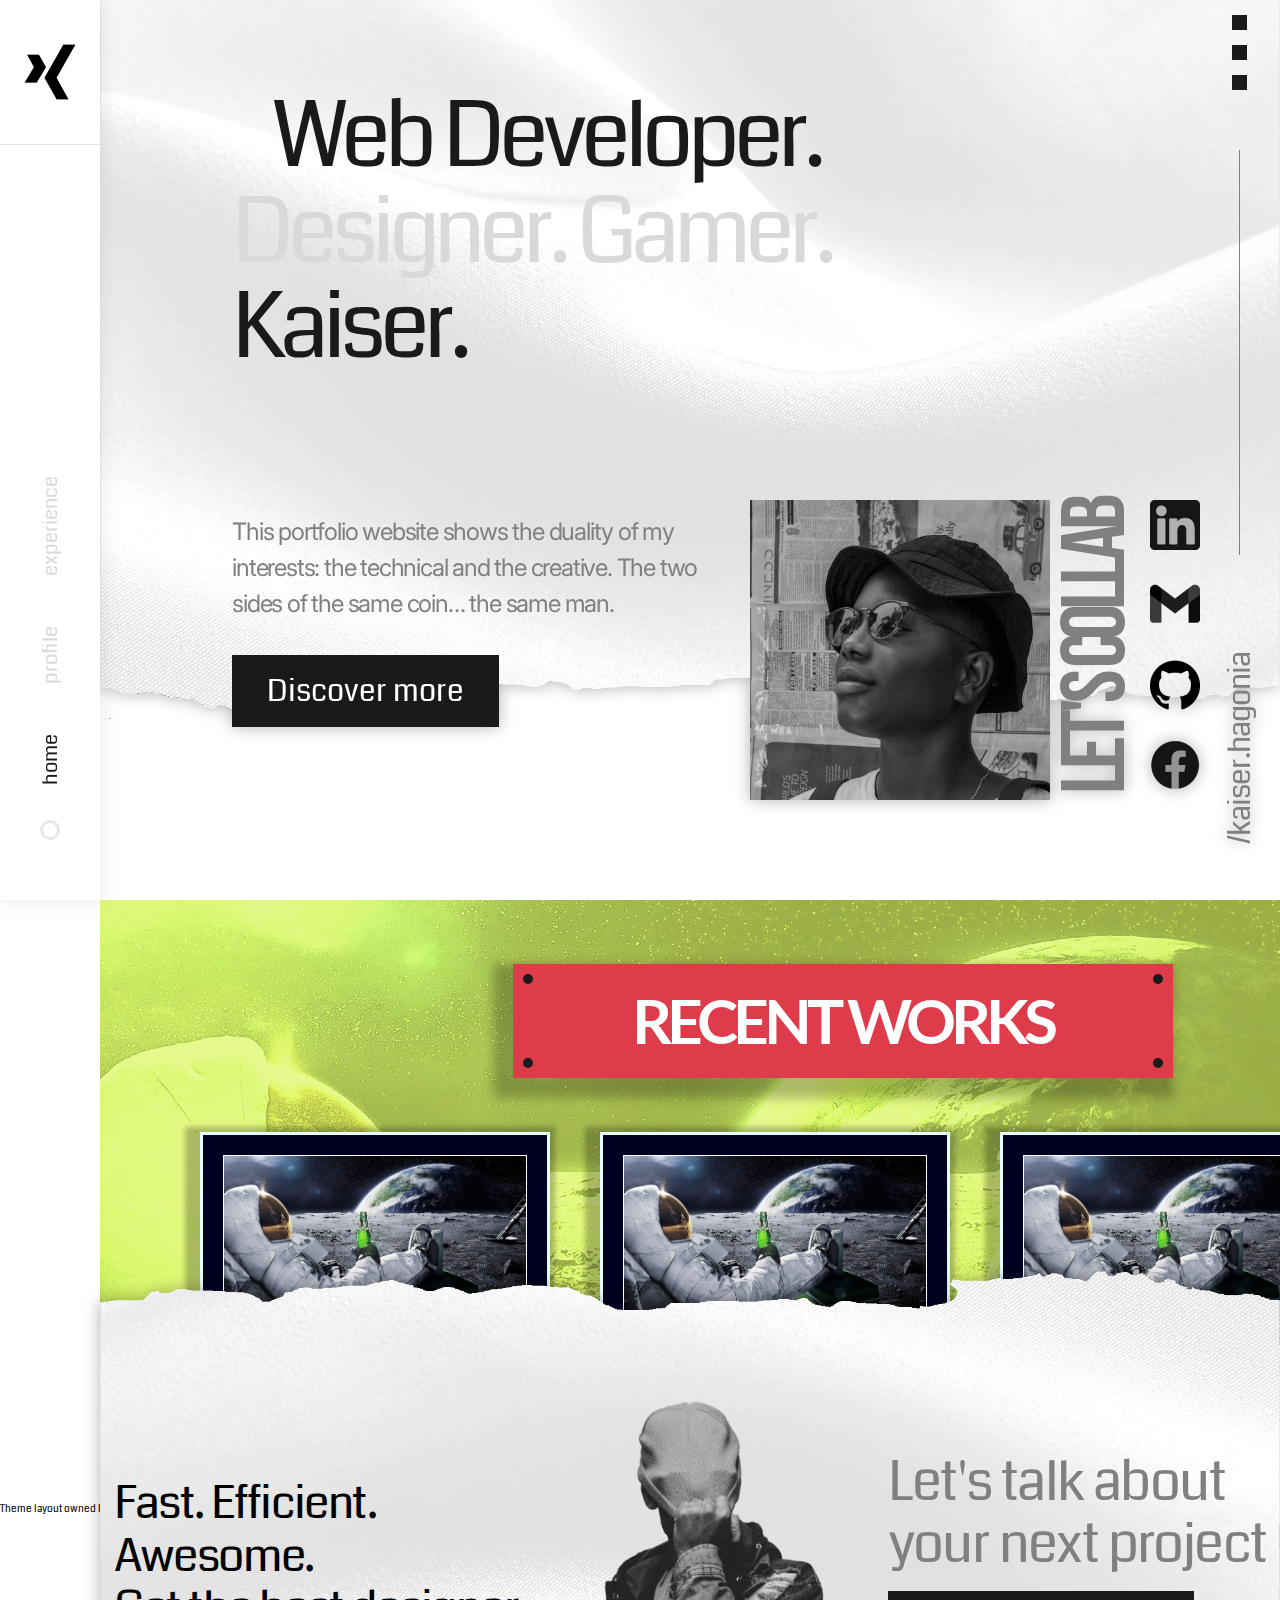
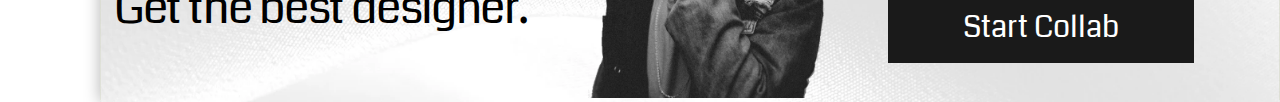
==== index.html @ a3cda555 "Initial Commit" ====
<!DOCTYPE html>
<html lang="en">
  <head>
    <meta charset="UTF-8" />
    <meta http-equiv="X-UA-Compatible" content="IE=edge" />
    <meta name="viewport" content="width=device-width, initial-scale=1.0" />
    <link rel="stylesheet" href="/style.css" />
    <link rel="preconnect" href="https://fonts.googleapis.com" />
    <link rel="preconnect" href="https://fonts.gstatic.com" crossorigin />
    <link
      href="https://fonts.googleapis.com/css2?family=Bebas+Neue&family=Coda&family=Inter&family=Lato:wght@400;700&display=swap"
      rel="stylesheet"
    />
    <title>Document</title>
  </head>
  <body>
    <header class="nav-header">
      <div class="nav-container">
        <div class="nav-left">
          <div class="nav-circle">
            <div class="circle"></div>
          </div>
          <ul class="nav-links">
            <li class="active"><a href="#">home</a></li>
            <li><a href="#">profile</a></li>
            <li><a href="#">experience</a></li>
          </ul>
        </div>
        <div class="nav-right">
          <img class="nav-logo" src="./assets/logo.png" alt="K icon" />
        </div>
      </div>
    </header>
    <main class="main">

      <!-- HERO SECTION -->
      <section class="hero-section">
        <div class="hero-content-area">
          <div class="hero-grid-1">
            <!-- HEADING -->
            <div class="hero-heading">
              <p class="pad">Web Developer.</p>
              <p class="light">Designer. Gamer.</p>
              <p>Kaiser.</p>
            </div>
          </div>
          <div class="hero-grid-2">
            <!-- ACCENT -->
            <div class="accent">
              <div class="squares">
                <div class="square"></div>
                <div class="square"></div>
                <div class="square"></div>
              </div>
              <div class="line"></div>
              <p class="name">/kaiser.hagonia</p>
            </div>
          </div>
          <div class="hero-grid-3">
            <!-- SUB-HEADING + CTA BUTTON -->
            <div class="hero-subheading">
              <p>
                This portfolio website shows the duality of my interests: the technical and 
                the creative. The two sides of the same coin… the same man.
              </p>
            </div>
            <a class="cta-btn" href="#">Discover more</a>
          </div>
          <div class="hero-grid-4">
            <!-- LET'S COLLAB -->
            <div class="hero-collab-container">
              <div class="hero-card">
                <img
                  class="hero-img"
                  src="./assets/webportf_heroimg_2.webp"
                  alt="Profile Image of Kaiser"
                />
                <div class="hero-profile">
                  <div class="hero-profile__content">
                    <p>Name: Kaiser Hagonia</p>
                    <p>Origin: Philippines</p>
                    <p>Professional Skills and Interests:</p> 
                    <ul>
                      <li>Web Developement and Design</li>
                      <li>Data Analysis</li>
                      <li>Technical Support</li>
                      <li>SEO & Content Development</li>
                      <li>Google Ads Dynamic Remarketing</li>
                    </ul>
                  </div>
                </div>
              </div>
              <div class="collab-text">Let's Collab</div>
              <ul class="social-icons">
                <li>
                  <a href="#"
                    ><img
                      src="./assets/webportf_linkedin_mono.webp"
                      alt="linkedin"
                  /></a>
                </li>
                <li>
                  <a href="#"
                    ><img
                      src="./assets/webportf_gmail_mono.webp"
                      alt="linkedin"
                  /></a>
                </li>
                <li>
                  <a href="#"
                    ><img
                      src="./assets/webportf_github_mono.webp"
                      alt="linkedin"
                  /></a>
                </li>
                <li>
                  <a href="#"
                    ><img
                      src="./assets/webportf_facebook_mono.webp"
                      alt="linkedin"
                  /></a>
                </li>
              </ul>
            </div>
          </div>
        </div>
      </section>

      <!-- RECENT WORKS SECTION -->
      <section class="recent-section">
        <div class="bg-overlay"></div>
        <div class="recent-content">
          <div class="recent-title">
            <span>RECENT WORKS</span>
            <div class="recent-circle one"></div>
            <div class="recent-circle two"></div>
            <div class="recent-circle three"></div>
            <div class="recent-circle four"></div>
          </div>
          <div class="recent-projects">
            <!-- Card 1 -->
            <div class="project-card">
              <img src="./assets/astronaut.webp" alt="astronaut with beer" />\
              <div class="project-details">
                <p class="project-title">Sample Project #1</p>
                <p class="project-subtitle">This is a one liner description.</p>
                <p class="project-stack">Built With</p>
                <ul class="project-stack-icons">
                  <li><img src="./assets/html-5.png" alt="" /></li>
                  <li><img src="./assets/css-3.png" alt="" /></li>
                  <li><img src="./assets/js.png" alt="" /></li>
                </ul>
              </div>
            </div>

            <!-- Card 2 -->
            <div class="project-card">
              <img src="./assets/astronaut.webp" alt="astronaut with beer" />\
              <div class="project-details">
                <p class="project-title">Sample Project #2</p>
                <p class="project-subtitle">This is a one liner description.</p>
                <p class="project-stack">Built With</p>
                <ul class="project-stack-icons">
                  <li><img src="./assets/html-5.png" alt="" /></li>
                  <li><img src="./assets/css-3.png" alt="" /></li>
                  <li><img src="./assets/js.png" alt="" /></li>
                </ul>
              </div>

              <!-- Card 3 -->
            </div>
            <div class="project-card">
              <img src="./assets/astronaut.webp" alt="astronaut with beer" />\
              <div class="project-details">
                <p class="project-title">Sample Project #3</p>
                <p class="project-subtitle">This is a one liner description.</p>
                <p class="project-stack">Built With</p>
                <ul class="project-stack-icons">
                  <li><img src="./assets/html-5.png" alt="" /></li>
                  <li><img src="./assets/css-3.png" alt="" /></li>
                  <li><img src="./assets/js.png" alt="" /></li>
                </ul>
              </div>
            </div>

            <!-- Card 4 -->
            <div class="project-card">
              <img src="./assets/astronaut.webp" alt="astronaut with beer" />\
              <div class="project-details">
                <p class="project-title">Sample Project #4</p>
                <p class="project-subtitle">This is a one liner description.</p>
                <p class="project-stack">Built With</p>
                <ul class="project-stack-icons">
                  <li><img src="./assets/html-5.png" alt="" /></li>
                  <li><img src="./assets/css-3.png" alt="" /></li>
                  <li><img src="./assets/js.png" alt="" /></li>
                </ul>
              </div>
            </div>
          </div>
        </div>
      </section>

      <!-- CTA SECTION -->
      <section class="section-cta">
        <div class="cta__bg-image"></div>
        <div class="cta-content">
          <div class="cta-section__1">
            <p>Fast. Efficient.<br>Awesome.<br>Get the best designer.</p>
          </div>
          <div class="cta-image">
            <img src="./assets/webportf_hero1_mono.webp" alt="">
          </div>
          <div class="cta-section__2">
            <p class="cta-text">Let's talk about <br> your next project</p>
            <a class='cta-btn' href="#">Start Collab</a>
          </div>
        </div>
      </section>

    </main>

    <!-- FOOTER SECTION -->
    <footer>
      <div class="copyright">
        <p>Theme layout owned by Kaiser Hagonia. All rights reserved 2023. Icons, images copyright from their respective owners. </p>
      </div>
    </footer>

  </body>
</html>
---- style.css ----
* {
  margin: 0;
  padding: 0;
  box-sizing: border-box;
}

:root {
  /* colors */
  --super-light-gray: #E6E6E6;
  --light-gray: #D9D9D9;
  --gray: #808080;
  --dark-gray: #1A1A1A;
  --lemon: #DCF763;
  --vibrant-red: #DE3C4B;
  --dark-blue: #000022;
  --powder-blue: #E5FCFF;
}

html {
  font-size: 62.5%;
  font-family: "Coda", sans-serif;
  overflow-x: hidden;
}

body {
  position: relative;
}
/*******************/
/* Nav Bar Header  */
/*******************/

.nav-header {
  position: sticky;
  top:0;
  z-index: 9999;
}

.nav-container {
  background-color: #FFFFFF;
  height: 100px;
  width: 100vh;

  transform-origin: left;
  transform: rotate(-0.25turn) translate(calc(-100vh + 50px),50%);
  
  box-shadow: 0 0 20px 0 rgba(0,0,0,0.10);

  display: flex;
  justify-content: space-between;
}

.nav-left {
  display: flex;
  gap: 3.5rem;
  align-items: center;
  padding-left: 6rem;;
}

.circle {
  height: 20px;
  width: 20px;
  background-color: var(--super-light-gray);
  border-radius: 50%;
  position: relative;
}

.nav-links {
  display: flex;
  gap: 5rem;

  font-size: 2rem;
  list-style: none;
}

.nav-links li a {
  transition: all 0.5s;
}

.nav-links li a:link,
.nav-links li a:visited {
  text-decoration: none;
  color: var(--light-gray);
}

.nav-links li.active a:link,
.nav-links li.active a:visited {
  color: var(--dark-gray);
}

.nav-links li a:hover,
.nav-links li a:active {
  color: var(--dark-gray);
}

.circle::before {
  content: '';
  position: absolute;
  height: 14px;
  width: 14px;
  top: 3px;
  left: 3px;
  background-color: white;
  border-radius: 50%;
}

.nav-right {
  display: flex;
  align-items: center;
  border-left: 1px solid var(--super-light-gray);
}

.nav-logo {
  transform: rotate(0.25turn);
  padding: 0 4rem;
}

/*******************/
/* Main Body       */
/*******************/

.main {
  padding-left: 10rem;
  transform: translateY(-100px);
}

/*******************/
/* Hero Section    */
/*******************/

.hero-section {
  background-image: url('./assets/webportf_bgimage.webp');
  background-size: calc(100vw - 100px);
  background-repeat: no-repeat;
  height: calc(100vh + 15rem);
  filter: drop-shadow(0 0 8px rgba(0,0,0, 0.3));
}

.hero-content-area {
  width: calc(88.8% - 24px);
  height: 100vh;
  margin-left: 11.2%;
  margin-right: 24px;

  display: grid;
  grid-template-columns: repeat(2, 1fr) 32px;
  grid-template-rows: 50vh 50vh;
}

.hero-grid-1 {
  grid-column: 1 / -2;
}

.hero-grid-2 {
  grid-column: 3 / 4;
  grid-row: 1 / 3;  
}

.hero-grid-3 {
  grid-column: 1 / 2;
}

.hero-grid-4 {
  grid-column: 2 / 3;
}

.hero-heading {
  padding-top: 9%;
  color: var(--dark-gray);
}

/* Hero Heading*/

.hero-heading p {
  font-size: 9rem;
  line-height: 1.06;
  letter-spacing: -6px;
}

.hero-heading p.pad {
  padding-left: 4rem;
}

.hero-heading p.light {
  color:  var(--light-gray);
}

/* Hero Accent*/
.square {
  background-color: var(--dark-gray);
  width: 1.5rem;
  height: 1.5rem;
  margin: 1.5rem auto;
}

.line {
  background-color: var(--gray);
  width: 1px;
  height: 45vh;
  margin: 6rem auto 0;
}

.name {
  font-size: 3rem;
  color: var(--gray);
  letter-spacing: -1px;
  transform-origin: center;
  transform: rotate(-0.25turn) translateX(-28vh);
}

/* Hero Subheading + CTA Button*/

.hero-subheading {
  margin-top: 6.4rem;
  margin-bottom: 4.8rem;
}

.hero-subheading p {
  font-family: 'Inter';
  color: var(--gray);
  font-size: 2.4rem;
  line-height: 1.5;
  letter-spacing: -1.2px;
}

.cta-btn {
  padding: 1.5rem 3.5rem;
  transition: all 0.3s;
}

.cta-btn:link,
.cta-btn:visited {
  font-size: 3rem;
  text-decoration: none;
  color: white;
  background-color: var(--dark-gray);
}

.cta-btn:hover,
.cta-btn:active {
  color: var(--dark-gray);
  background-color: rgba(0,0,0,0);
  box-shadow: inset 0 0 0 5px var(--dark-gray);
}

/* Let's Collab */

.hero-collab-container {
  display: flex;
  justify-content: end;
  margin-right: 24px;
}

.hero-card {
  position: relative;
  width: 300px;
  height: 300px;

  perspective: 1000px;
}

.hero-card:hover .hero-img {
  transform: rotateY(180deg);
}

.hero-card:hover .hero-profile {
  transform: rotateY(360deg);
}

.hero-img {
  width: 300px;
  margin-top: 50px;
  position: absolute;
  top:0;
  left:0;

  backface-visibility: hidden;
  transition: all 1s;
}

.hero-profile {
  position: absolute;
  top: 0;
  left: 0;
  margin-top: 50px;

  width: 300px;
  height: 300px;
  border: 0.6rem solid white;
  background-color: var(--dark-gray);
  padding: 2rem;

  transform: rotateY(180deg);
  backface-visibility: hidden;
  transition: all 1s;
}

.hero-profile__content {
  color: white;
}


.collab-text {
  width: 100px;
  font-size: 9rem;
  font-family: 'Bebas Neue';
  color: var(--gray);
  writing-mode: vertical-rl;
  transform: rotateZ(0.5turn);
  line-height: 1.06;
  letter-spacing: -6px;
  margin-top: 50px;
}

.social-icons {
  display: flex;
  flex-direction: column;
  justify-content: space-between;
  list-style: none;
  padding-top: 5rem;
}

.social-icons img {
  width: 50px;
  height: 50px;
}

/***************************/
/* Recent Works Section    */
/***************************/

.recent-section {
  height: 800px;
  position: absolute;
  background-color: var(--lemon);
  background-image: url('./assets/astronaut.webp');
  background-blend-mode: hard-light;
  padding-top: 6.4rem;
  transform: translateY(-15rem);
  z-index: -99999;
}

.bg-overlay {
  height: 100%;
  width: 100%;
  position: absolute;
  top:0
}

.bg-overlay::before {
  position: absolute;
  content: '';
  background-color: var(--lemon);
  opacity: 70%;
  width: 100%;
  height: 100%;
}

.recent-content {
  position: relative;
}

.recent-title {
  padding: 2.4rem 4.8rem;

  width: 40%;
  margin-left: 25%;
  background-color: var(--vibrant-red);
  text-align: center;
  position: relative;

  box-shadow: -10px 10px 10px 10px rgba(0,0,0,0.25);
}

.recent-title span {
  font-family: 'Lato';
  font-size: 6.2rem;
  font-weight: 700;
  color: white;
  
  line-height: 1.06;
  letter-spacing: -5px;
}

.recent-circle {
  background-color: #1A1A1A;
  width: 10px;
  height: 10px;
  border-radius: 50%;
  position: absolute;
}

.recent-circle.one {
  top: 1rem;
  left: 1rem;
}

.recent-circle.two {
  bottom: 1rem;
  left: 1rem;
}
.recent-circle.three {
  bottom: 1rem;
  right: 1rem;
}
.recent-circle.four {
  top: 1rem;
  right: 1rem;
}

.recent-projects {
  width: 300%;
  margin-left: 10rem;
  margin-top: 5.4rem;
  display: flex;
  flex-wrap: nowrap;
  gap: 5rem;
}

.project-card {
  width: 350px;
  height: 420px;
  background-color: var(--dark-blue);
  box-shadow: -5px 5px 5px 10px rgba(0,0,0,0.25);

  padding: 2rem;
  border: 3px solid var(--powder-blue);
}

.project-card img {
  width: 100%;
  border: 1px solid white;
}

.project-details {
  background-color: var(--powder-blue);
  font-family: 'Coda';
  color: var(--dark-blue);
  text-align: center;
  padding: 1rem;
  border: 1px solid var(--dark-blue);
  border-radius: 10px 0 10px;
}

.project-title {
  font-size: 2.4rem;
  text-transform: uppercase;
  margin-bottom: 0.5rem;
  letter-spacing: -1px;
  font-weight: 700;
}

.project-subtitle {
  margin-bottom: 2.4rem;
  font-size: 1.4rem;
  font-family: 'Lato';
}

.project-stack {
  font-size: 1.6rem;
  margin-bottom: 1.2rem;
  font-family: 'Lato';
  text-transform: uppercase;
  letter-spacing: -1px;
}

.project-stack-icons {
  display: flex;
  justify-content: center;
  align-items: center;
  gap: 1rem;
}

.project-stack-icons li {
  list-style: none;
}

.project-stack-icons img {
  width: 45px;
  border: 0;
}

/***************************/
/* CTA Section             */
/***************************/

.section-cta { 
  transform: translateY(20rem);
  position: relative;
}

.cta__bg-image {
  width: 100%;
  height: calc(100% + 10rem);
  background-image: url('./assets/webportf_bgimage.webp');
  background-position: bottom;
  background-size: calc(100vw - 100px);
  background-repeat: no-repeat;
  filter: drop-shadow(0 0 8px rgba(0,0,0, 0.3));
  transform: rotate(0.5turn);
  position: absolute;
}

.cta-content {
  transform: translateY(100px);
  display: flex;
  justify-content: center;
  align-items: center;
  gap: 6rem;
  padding-top: 4.8rem;
}

.cta-image img {
  width: 24rem;
  height: 30rem;
}

.cta-section__1 {
  font-size: 4.6rem;
  letter-spacing: -1.6px;
  line-height: 1.15;
  margin-top: 1.2rem;
}

.cta-text {
  font-size: 5.4rem;
  color: var(--gray);
  letter-spacing: -1.6px;
  line-height: 1.15;
  margin-bottom: 3rem;
}

.cta-section__2 .cta-btn {
  padding: 1.5rem 7.5rem;
}
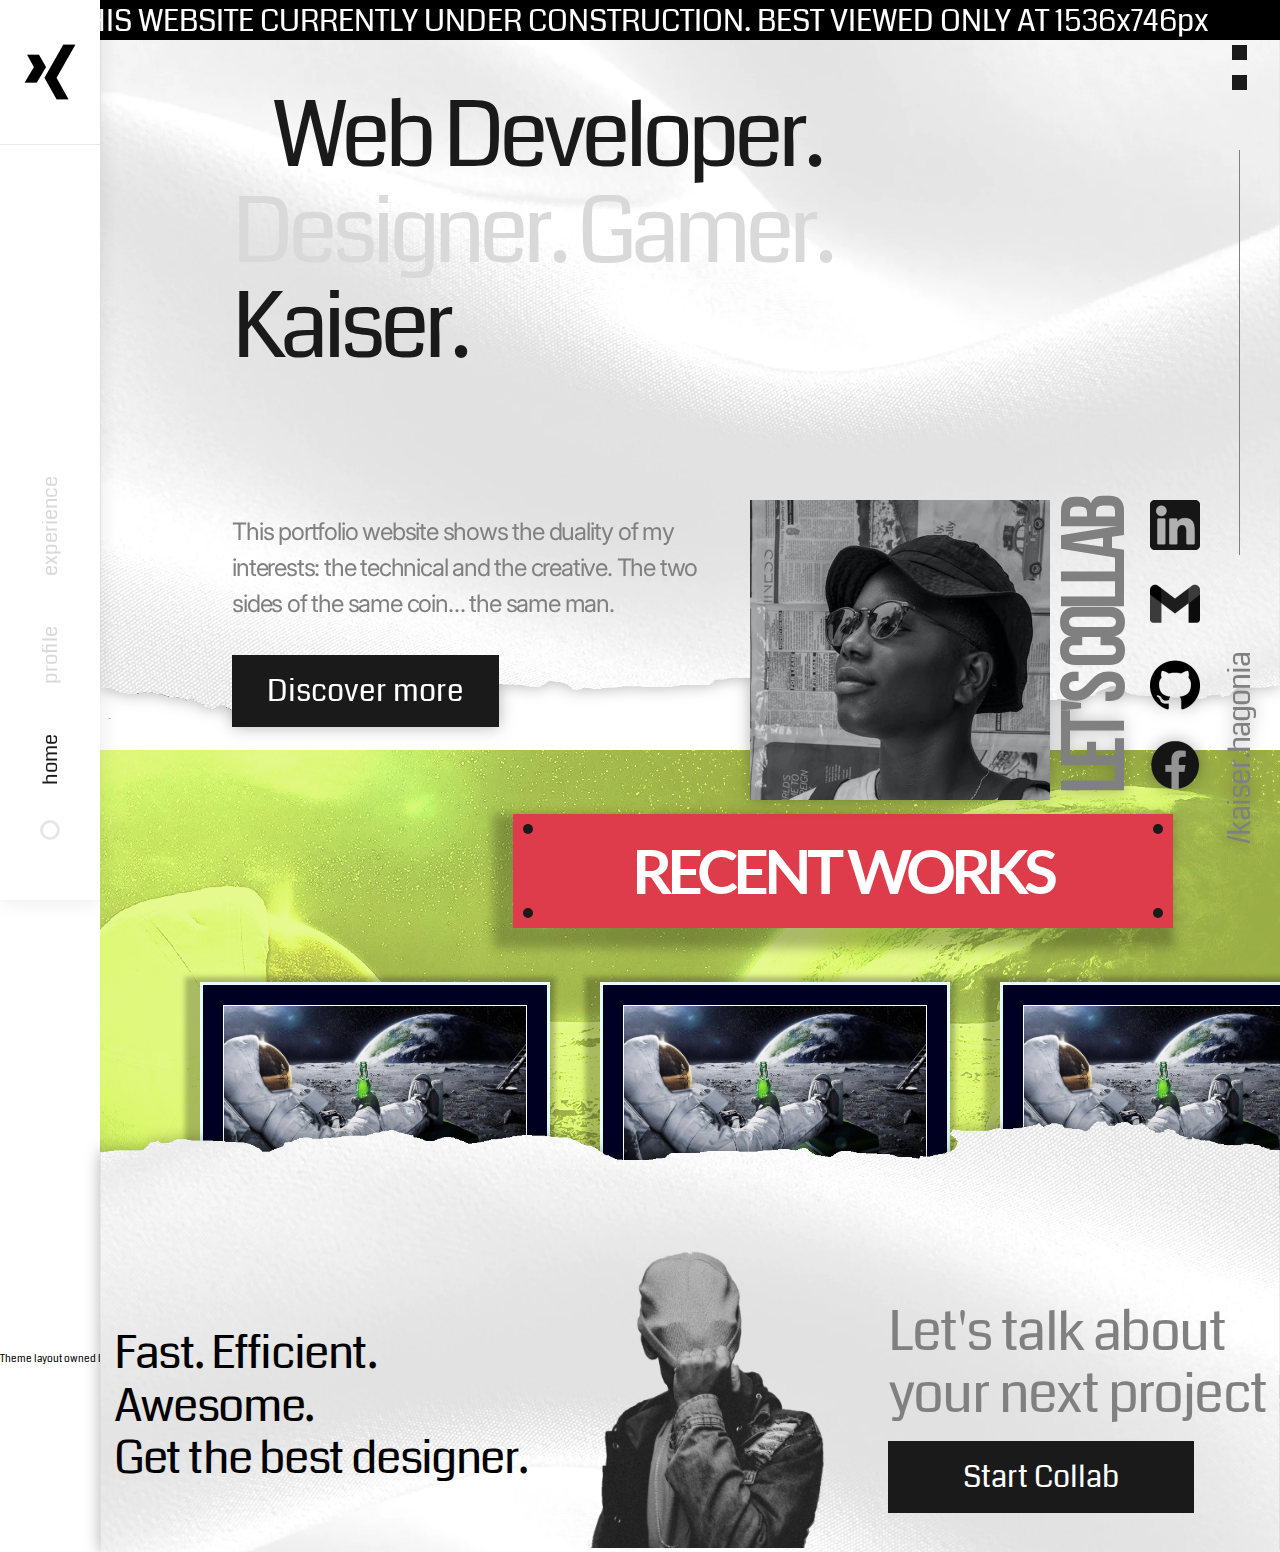
==== commit 8b2b50cb: "WIP Banner added" ====
--- a/index.html
+++ b/index.html
@@ -11,6 +11,7 @@
       href="https://fonts.googleapis.com/css2?family=Bebas+Neue&family=Coda&family=Inter&family=Lato:wght@400;700&display=swap"
       rel="stylesheet"
     />
+    <script src="./script.js" defer></script>
     <title>Document</title>
   </head>
   <body>
@@ -32,6 +33,10 @@
       </div>
     </header>
     <main class="main">
+
+      <div class="wip">
+        THIS WEBSITE CURRENTLY UNDER CONSTRUCTION. BEST VIEWED ONLY AT 1536x746px
+      </div>
 
       <!-- HERO SECTION -->
       <section class="hero-section">
--- a/style.css
+++ b/style.css
@@ -25,6 +25,19 @@
 body {
   position: relative;
 }
+
+.wip {
+  position: absolute;
+  top: 0;
+  left: 0;
+  text-align: center;
+  font-size: 3rem;
+  background-color: black;
+  color: white;
+  width: 100%;
+  height: 4rem;
+  z-index: 99999999;
+}
 /*******************/
 /* Nav Bar Header  */
 /*******************/
@@ -131,7 +144,7 @@
   background-image: url('./assets/webportf_bgimage.webp');
   background-size: calc(100vw - 100px);
   background-repeat: no-repeat;
-  height: calc(100vh + 15rem);
+  height: calc(90rem);
   filter: drop-shadow(0 0 8px rgba(0,0,0, 0.3));
 }
 
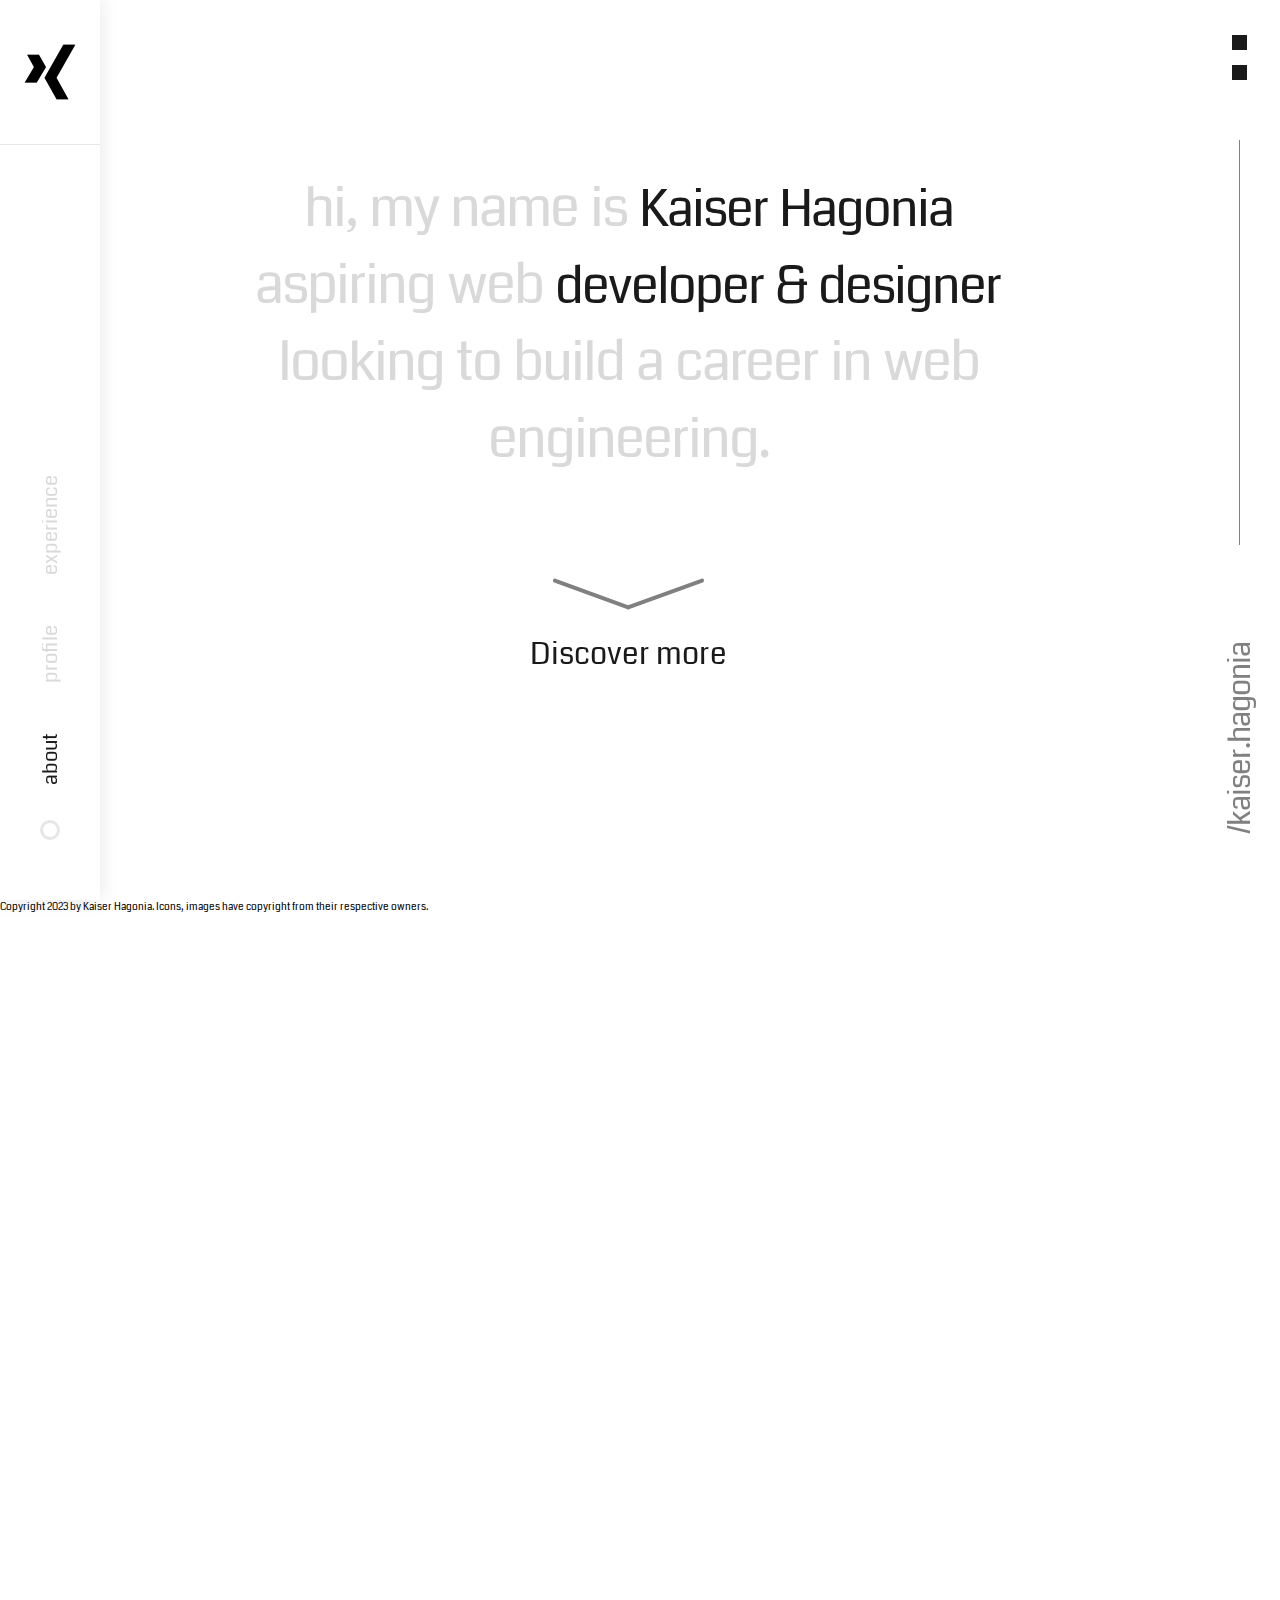
==== commit 9107e64c: "EOD Commit" ====
--- a/index.html
+++ b/index.html
@@ -4,7 +4,7 @@
     <meta charset="UTF-8" />
     <meta http-equiv="X-UA-Compatible" content="IE=edge" />
     <meta name="viewport" content="width=device-width, initial-scale=1.0" />
-    <link rel="stylesheet" href="/style.css" />
+    <link rel="stylesheet" href="css/style.css" />
     <link rel="preconnect" href="https://fonts.googleapis.com" />
     <link rel="preconnect" href="https://fonts.gstatic.com" crossorigin />
     <link
@@ -22,7 +22,7 @@
             <div class="circle"></div>
           </div>
           <ul class="nav-links">
-            <li class="active"><a href="#">home</a></li>
+            <li class="active"><a href="#">about</a></li>
             <li><a href="#">profile</a></li>
             <li><a href="#">experience</a></li>
           </ul>
@@ -33,106 +33,235 @@
       </div>
     </header>
     <main class="main">
-
       <div class="wip">
-        THIS WEBSITE CURRENTLY UNDER CONSTRUCTION. BEST VIEWED ONLY AT 1536x746px
+        THIS WEBSITE CURRENTLY UNDER CONSTRUCTION. BEST VIEWED ONLY AT
+        1536x746px
       </div>
 
       <!-- HERO SECTION -->
-      <section class="hero-section">
-        <div class="hero-content-area">
-          <div class="hero-grid-1">
-            <!-- HEADING -->
-            <div class="hero-heading">
-              <p class="pad">Web Developer.</p>
-              <p class="light">Designer. Gamer.</p>
-              <p>Kaiser.</p>
-            </div>
-          </div>
-          <div class="hero-grid-2">
-            <!-- ACCENT -->
-            <div class="accent">
-              <div class="squares">
-                <div class="square"></div>
-                <div class="square"></div>
-                <div class="square"></div>
-              </div>
-              <div class="line"></div>
-              <p class="name">/kaiser.hagonia</p>
-            </div>
-          </div>
-          <div class="hero-grid-3">
-            <!-- SUB-HEADING + CTA BUTTON -->
-            <div class="hero-subheading">
-              <p>
-                This portfolio website shows the duality of my interests: the technical and 
-                the creative. The two sides of the same coin… the same man.
-              </p>
-            </div>
-            <a class="cta-btn" href="#">Discover more</a>
-          </div>
-          <div class="hero-grid-4">
-            <!-- LET'S COLLAB -->
-            <div class="hero-collab-container">
-              <div class="hero-card">
-                <img
-                  class="hero-img"
-                  src="./assets/webportf_heroimg_2.webp"
-                  alt="Profile Image of Kaiser"
-                />
-                <div class="hero-profile">
-                  <div class="hero-profile__content">
-                    <p>Name: Kaiser Hagonia</p>
-                    <p>Origin: Philippines</p>
-                    <p>Professional Skills and Interests:</p> 
-                    <ul>
-                      <li>Web Developement and Design</li>
-                      <li>Data Analysis</li>
-                      <li>Technical Support</li>
-                      <li>SEO & Content Development</li>
-                      <li>Google Ads Dynamic Remarketing</li>
+      <div class="themes">
+        <div class="themes-container">
+          <div class="theme1">
+            <section class="hero-section">
+              <div class="hero-content-area">
+                <div class="hero-grid-1">
+                  <!-- HEADING -->
+                  <div class="hero-heading">
+                    <p>
+                      hi, my name is
+                      <span class="hero-heading__highlight"
+                        >Kaiser Hagonia</span
+                      >
+                    </p>
+                    <p>
+                      aspiring web
+                      <span class="hero-heading__highlight"
+                        >developer & designer
+                      </span>
+                    </p>
+                    <p>looking to build a career in web engineering.</p>
+                  </div>
+                  <div class="hero-cta">
+                    <div class="caret-down"></div>
+                    <a class="cta-btn" href="#">Discover more</a>
+                  </div>
+                </div>
+
+                <div class="hero-grid-2">
+                  <!-- ACCENT -->
+                  <div class="accent">
+                    <div class="squares">
+                      <div class="square" data-theme="theme1"></div>
+                      <div class="square" data-theme="theme2"></div>
+                    </div>
+                    <div class="line"></div>
+                    <p class="name">/kaiser.hagonia</p>
+                  </div>
+                </div>
+
+                <div class="hero-grid-3">
+                  <!-- SUB-HEADING + CTA BUTTON -->
+                </div>
+                <div class="hero-grid-4">
+                  <!-- LET'S COLLAB -->
+                  <div class="hero-collab-container">
+                    <div class="hero-card">
+                      <img
+                        class="hero-img"
+                        src="./assets/webportf_heroimg_2.webp"
+                        alt="Profile Image of Kaiser"
+                      />
+                      <div class="hero-profile">
+                        <div class="hero-profile__content">
+                          <p>
+                            <span class="profile-attrib">Name:</span> Kaiser
+                            Hagonia
+                          </p>
+                          <p>
+                            <span class="profile-attrib">Origin:</span>
+                            Philippines
+                          </p>
+                          <br />
+                          <p class="profile-attrib">Professional Skills:</p>
+                          <ul class="profile-skills">
+                            <li>Web Developement and Design</li>
+                            <li>Data Analysis</li>
+                            <li>Technical Support</li>
+                            <li>SEO & Content Development</li>
+                            <li>Google Ads Dynamic Remarketing</li>
+                          </ul>
+                        </div>
+                      </div>
+                    </div>
+                    <div class="collab-text">Let's Collab</div>
+                    <ul class="social-icons">
+                      <li>
+                        <a href="#"
+                          ><img
+                            src="./assets/webportf_linkedin_mono.webp"
+                            alt="linkedin"
+                        /></a>
+                      </li>
+                      <li>
+                        <a href="#"
+                          ><img
+                            src="./assets/webportf_gmail_mono.webp"
+                            alt="linkedin"
+                        /></a>
+                      </li>
+                      <li>
+                        <a href="#"
+                          ><img
+                            src="./assets/webportf_github_mono.webp"
+                            alt="linkedin"
+                        /></a>
+                      </li>
+                      <li>
+                        <a href="#"
+                          ><img
+                            src="./assets/webportf_facebook_mono.webp"
+                            alt="linkedin"
+                        /></a>
+                      </li>
                     </ul>
                   </div>
                 </div>
               </div>
-              <div class="collab-text">Let's Collab</div>
-              <ul class="social-icons">
-                <li>
-                  <a href="#"
-                    ><img
-                      src="./assets/webportf_linkedin_mono.webp"
-                      alt="linkedin"
-                  /></a>
-                </li>
-                <li>
-                  <a href="#"
-                    ><img
-                      src="./assets/webportf_gmail_mono.webp"
-                      alt="linkedin"
-                  /></a>
-                </li>
-                <li>
-                  <a href="#"
-                    ><img
-                      src="./assets/webportf_github_mono.webp"
-                      alt="linkedin"
-                  /></a>
-                </li>
-                <li>
-                  <a href="#"
-                    ><img
-                      src="./assets/webportf_facebook_mono.webp"
-                      alt="linkedin"
-                  /></a>
-                </li>
-              </ul>
-            </div>
-          </div>
-        </div>
-      </section>
+            </section>
+          </div>
+          <div class="theme2">
+            <section class="hero-section">
+              <div class="hero-content-area">
+                <div class="hero-grid-1">
+                  <!-- HEADING -->
+                  <div class="hero-heading">
+                    <p>
+                      hi, my name is
+                      <span class="hero-heading__highlight"
+                        >Kaiser Hagonia</span
+                      >
+                    </p>
+                    <p>
+                      aspiring web
+                      <span class="hero-heading__highlight"
+                        >developer & designer
+                      </span>
+                    </p>
+                    <p>looking to build a career in web engineering.</p>
+                  </div>
+                  <div class="hero-cta">
+                    <div class="caret-down"></div>
+                    <a class="cta-btn" href="#">Discover more</a>
+                  </div>
+                </div>
+
+                <div class="hero-grid-2">
+                  <!-- ACCENT -->
+                  <div class="accent">
+                    <div class="squares">
+                      <div class="square" data-theme="theme1"></div>
+                      <div class="square" data-theme="theme2"></div>
+                    </div>
+                    <div class="line"></div>
+                    <p class="name">/kaiser.hagonia</p>
+                  </div>
+                </div>
+
+                <div class="hero-grid-3">
+                  <!-- SUB-HEADING + CTA BUTTON -->
+                </div>
+                <div class="hero-grid-4">
+                  <!-- LET'S COLLAB -->
+                  <div class="hero-collab-container">
+                    <div class="hero-card">
+                      <img
+                        class="hero-img"
+                        src="./assets/webportf_heroimg_2.webp"
+                        alt="Profile Image of Kaiser"
+                      />
+                      <div class="hero-profile">
+                        <div class="hero-profile__content">
+                          <p>
+                            <span class="profile-attrib">Name:</span> Kaiser
+                            Hagonia
+                          </p>
+                          <p>
+                            <span class="profile-attrib">Origin:</span>
+                            Philippines
+                          </p>
+                          <br />
+                          <p class="profile-attrib">Professional Skills:</p>
+                          <ul class="profile-skills">
+                            <li>Web Developement and Design</li>
+                            <li>Data Analysis</li>
+                            <li>Technical Support</li>
+                            <li>SEO & Content Development</li>
+                            <li>Google Ads Dynamic Remarketing</li>
+                          </ul>
+                        </div>
+                      </div>
+                    </div>
+                    <div class="collab-text">Let's Collab</div>
+                    <ul class="social-icons">
+                      <li>
+                        <a href="#"
+                          ><img
+                            src="./assets/webportf_linkedin_mono.webp"
+                            alt="linkedin"
+                        /></a>
+                      </li>
+                      <li>
+                        <a href="#"
+                          ><img
+                            src="./assets/webportf_gmail_mono.webp"
+                            alt="linkedin"
+                        /></a>
+                      </li>
+                      <li>
+                        <a href="#"
+                          ><img
+                            src="./assets/webportf_github_mono.webp"
+                            alt="linkedin"
+                        /></a>
+                      </li>
+                      <li>
+                        <a href="#"
+                          ><img
+                            src="./assets/webportf_facebook_mono.webp"
+                            alt="linkedin"
+                        /></a>
+                      </li>
+                    </ul>
+                  </div>
+                </div>
+              </div>
+            </section>
+          </div>
+        </div>
+      </div>
 
       <!-- RECENT WORKS SECTION -->
-      <section class="recent-section">
+      <!-- <section class="recent-section">
         <div class="bg-overlay"></div>
         <div class="recent-content">
           <div class="recent-title">
@@ -142,9 +271,10 @@
             <div class="recent-circle three"></div>
             <div class="recent-circle four"></div>
           </div>
-          <div class="recent-projects">
-            <!-- Card 1 -->
-            <div class="project-card">
+          <div class="recent-projects"> -->
+
+      <!-- Card 1 -->
+      <!-- <div class="project-card">
               <img src="./assets/astronaut.webp" alt="astronaut with beer" />\
               <div class="project-details">
                 <p class="project-title">Sample Project #1</p>
@@ -156,10 +286,10 @@
                   <li><img src="./assets/js.png" alt="" /></li>
                 </ul>
               </div>
-            </div>
-
-            <!-- Card 2 -->
-            <div class="project-card">
+            </div> -->
+
+      <!-- Card 2 -->
+      <!-- <div class="project-card">
               <img src="./assets/astronaut.webp" alt="astronaut with beer" />\
               <div class="project-details">
                 <p class="project-title">Sample Project #2</p>
@@ -170,10 +300,10 @@
                   <li><img src="./assets/css-3.png" alt="" /></li>
                   <li><img src="./assets/js.png" alt="" /></li>
                 </ul>
-              </div>
-
-              <!-- Card 3 -->
-            </div>
+              </div> -->
+
+      <!-- Card 3 -->
+      <!-- </div>
             <div class="project-card">
               <img src="./assets/astronaut.webp" alt="astronaut with beer" />\
               <div class="project-details">
@@ -186,10 +316,10 @@
                   <li><img src="./assets/js.png" alt="" /></li>
                 </ul>
               </div>
-            </div>
-
-            <!-- Card 4 -->
-            <div class="project-card">
+            </div> -->
+
+      <!-- Card 4 -->
+      <!-- <div class="project-card">
               <img src="./assets/astronaut.webp" alt="astronaut with beer" />\
               <div class="project-details">
                 <p class="project-title">Sample Project #4</p>
@@ -204,33 +334,52 @@
             </div>
           </div>
         </div>
-      </section>
+      </section> -->
 
       <!-- CTA SECTION -->
-      <section class="section-cta">
+      <!-- <section class="cta-section">
         <div class="cta__bg-image"></div>
         <div class="cta-content">
           <div class="cta-section__1">
-            <p>Fast. Efficient.<br>Awesome.<br>Get the best designer.</p>
+            <p>Fast. Efficient.<br />Awesome.<br />Get the best designer.</p>
           </div>
           <div class="cta-image">
-            <img src="./assets/webportf_hero1_mono.webp" alt="">
+            <img src="./assets/webportf_hero1_mono.webp" alt="" />
           </div>
           <div class="cta-section__2">
-            <p class="cta-text">Let's talk about <br> your next project</p>
-            <a class='cta-btn' href="#">Start Collab</a>
-          </div>
-        </div>
-      </section>
-
+            <p class="cta-text">
+              Let's talk about <br />
+              your next project
+            </p>
+            <a class="cta-btn" href="#">Contact me</a>
+          </div>
+        </div>
+        <div class="cta-content">
+          <div class="cta-section__1">
+            <p>Fast. Efficient.<br />Awesome.<br />Get the best designer.</p>
+          </div>
+          <div class="cta-image">
+            <img src="./assets/webportf_hero1_mono.webp" alt="" />
+          </div>
+          <div class="cta-section__2">
+            <p class="cta-text">
+              Let's talk about <br />
+              your next project
+            </p>
+            <a class="cta-btn" href="#">Contact me</a>
+          </div>
+        </div>
+      </section> -->
     </main>
 
     <!-- FOOTER SECTION -->
     <footer>
       <div class="copyright">
-        <p>Theme layout owned by Kaiser Hagonia. All rights reserved 2023. Icons, images copyright from their respective owners. </p>
+        <p>
+          Copyright 2023 by Kaiser Hagonia. Icons, images have copyright from
+          their respective owners.
+        </p>
       </div>
     </footer>
-
   </body>
 </html>
--- a/css/style.css
+++ b/css/style.css
@@ -0,0 +1,680 @@
+* {
+  margin: 0;
+  padding: 0;
+  box-sizing: border-box;
+}
+
+:root {
+  /* colors */
+  --super-light-gray: #e6e6e6;
+  --light-gray: #d9d9d9;
+  --gray: #808080;
+  --dark-gray: #1a1a1a;
+  --lemon: #dcf763;
+  --vibrant-red: #de3c4b;
+  --dark-blue: #000022;
+  --powder-blue: #e5fcff;
+}
+
+html {
+  font-size: 62.5%;
+  font-family: "Coda", sans-serif;
+  overflow-x: hidden;
+}
+
+body {
+  position: relative;
+}
+
+.wip {
+  position: absolute;
+  top: 0;
+  left: 0;
+  text-align: center;
+  font-size: 3rem;
+  background-color: black;
+  color: white;
+  width: 100%;
+  height: 4rem;
+  z-index: 99999999;
+  display: none;
+}
+
+/*******************/
+/* Nav Bar Header  */
+/*******************/
+
+.nav-header {
+  height: 0;
+  position: sticky;
+  top: 0;
+  z-index: 9999;
+}
+
+.nav-container {
+  background-color: #ffffff;
+  height: 100px;
+  width: 100vh;
+
+  transform-origin: left;
+  transform: rotate(-0.25turn) translate(calc(-100vh + 50px), 50%);
+
+  box-shadow: 0 0 20px 0 rgba(0, 0, 0, 0.1);
+
+  display: flex;
+  justify-content: space-between;
+}
+
+.nav-left {
+  display: flex;
+  gap: 3.5rem;
+  align-items: center;
+  padding-left: 6rem;
+}
+
+.circle {
+  height: 20px;
+  width: 20px;
+  background-color: var(--super-light-gray);
+  border-radius: 50%;
+  position: relative;
+}
+
+.nav-links {
+  display: flex;
+  gap: 5rem;
+
+  font-size: 2rem;
+  list-style: none;
+}
+
+.nav-links li a {
+  transition: all 0.5s;
+}
+
+.nav-links li a:link,
+.nav-links li a:visited {
+  text-decoration: none;
+  color: var(--light-gray);
+}
+
+.nav-links li.active a:link,
+.nav-links li.active a:visited {
+  color: var(--dark-gray);
+}
+
+.nav-links li a:hover,
+.nav-links li a:active {
+  color: var(--dark-gray);
+}
+
+.circle::before {
+  content: "";
+  position: absolute;
+  height: 14px;
+  width: 14px;
+  top: 3px;
+  left: 3px;
+  background-color: white;
+  border-radius: 50%;
+}
+
+.nav-right {
+  display: flex;
+  align-items: center;
+  border-left: 1px solid var(--super-light-gray);
+}
+
+.nav-logo {
+  transform: rotate(0.25turn);
+  padding: 0 4rem;
+}
+
+/*******************/
+/* Main Body       */
+/*******************/
+
+.main {
+  padding-left: 10rem;
+  transform: translateY(-100px);
+}
+
+/*******************/
+/* Theme Controls  */
+/*******************/
+
+.themes {
+  width: calc(100vw - 100px);
+  height: 100vh;
+}
+
+.themes-container {
+  width: 100%;
+  height: 100%;
+  transform-style: preserve-3d;
+  perspective: 10000000px;
+  transition: all 1s ease-in-out;
+  position: relative;
+  font-size: 3.6rem;
+  color: white;
+  transform: translateY(100px);
+}
+
+.themes-container.show-theme1 {transform: rotateY(0deg)   translateZ(50vw) translateY(100px);}
+.themes-container.show-theme2 {transform: rotateY(-90deg) translateZ(50vw) translateY(100px);}
+
+.theme1,.theme2 {
+  width: 100%;
+  height: 100%;
+  position: absolute;
+}
+
+.theme1 {transform: rotateY(0deg)   ;}
+.theme2 {background-color: blue  ;transform: rotateY(90deg)  translateZ(50vw) translateX(50vw);}
+
+/*******************/
+/* Hero Section    */
+/*******************/
+
+.hero-section {
+  height: 800rem;
+  margin-top: 2rem;
+}
+
+.hero-content-area {
+  width: calc(88.8% - 24px);
+  height: 80rem;
+  margin-left: 11.2%;
+  margin-right: 24px;
+
+  display: grid;
+  grid-template-columns: repeat(2, 1fr) 32px;
+  grid-template-rows: 37.5rem 40rem;
+}
+
+.hero-grid-1 {
+  grid-column: 1 / -2;
+  justify-self: center;
+  display: flex;
+  flex-direction: column;
+  align-items: center;
+
+}
+
+.hero-grid-2 {
+  grid-column: 3 / 4;
+  grid-row: 1 / 3;
+}
+
+.hero-grid-3 {
+  grid-column: 1 / 2;
+  display: flex;
+  align-items: center;
+  flex-direction: column;
+}
+
+.hero-grid-4 {
+  grid-column: 2 / 3;
+  display: none;
+}
+
+.hero-heading {
+  text-align: center;
+  color: var(--dark-gray);
+  padding-top: 15rem;
+  transform: translateX(-10rem);
+}
+
+.hero-heading p {
+  font-size: 5.4rem;
+  word-spacing: 3px;
+  letter-spacing: -2px;
+  color: var(--light-gray);
+}
+
+.hero-heading span.hero-heading__highlight {
+  color: var(--dark-gray);
+  font-size: 5rem;
+}
+
+/* Hero Accent*/
+.square {
+  background-color: var(--dark-gray);
+  width: 1.5rem;
+  height: 1.5rem;
+  margin: 1.5rem auto;
+}
+
+.line {
+  background-color: var(--gray);
+  width: 1px;
+  height: 45vh;
+  margin: 6rem auto 0;
+}
+
+.name {
+  font-size: 3rem;
+  color: var(--gray);
+  letter-spacing: -1px;
+  transform-origin: center;
+  transform: rotate(-0.25turn) translateX(-28vh);
+}
+
+/* Hero Subheading + CTA Button*/
+
+.caret-down {
+  width: 15rem;
+  height: 5rem;
+  position: relative;
+  animation: 1s ease-in-out infinite poke;
+  padding-bottom: 5rem;
+}
+
+.hero-cta {
+  display: flex;
+  flex-direction: column;
+  align-items: center;
+  transform: translateX(-10rem);
+  margin-top: 10rem;
+}
+
+@keyframes poke {
+  0% {
+    transform: translateY(0rem);
+  }
+
+  50% {
+    transform: translateY(1.2rem);
+  }
+
+  0% {
+    transform: translateY(0rem);
+  }
+}
+
+.caret-down::before {
+  content: "";
+  background-color: var(--gray);
+  width: 8.15rem;
+  height: 0.4rem;
+  position: absolute;
+  top: 0;
+  left: 0;
+  transform-origin: left;
+  transform: rotate(20deg);
+  border-radius: 100px;
+}
+.caret-down::after {
+  content: "";
+  background-color: var(--gray);
+  width: 8.15rem;
+  height: 0.4rem;
+  position: absolute;
+  top: 0;
+  right: 0;
+  transform-origin: right;
+  transform: rotate(-20deg);
+  border-radius: 100px;
+}
+
+.cta-btn {
+  transition: all 0.3s;
+  padding: 0.5rem 1rem;
+}
+
+.cta-btn:link,
+.cta-btn:visited {
+  font-size: 3rem;
+  text-decoration: none;
+  color: var(--dark-gray);
+}
+
+.cta-btn:hover,
+.cta-btn:active {
+  color: white;
+  background-color: var(--dark-gray);
+  box-shadow: inset 0 0 0 5px var(--dark-gray);
+}
+
+/* Let's Collab */
+
+.hero-collab-container {
+  display: flex;
+  justify-content: end;
+  margin-right: 2.4rem;
+}
+
+.hero-card {
+  position: relative;
+  width: 300px;
+  height: 300px;
+
+  perspective: 1000px;
+}
+
+.hero-card:hover .hero-img {
+  transform: rotateY(180deg);
+}
+
+.hero-card:hover .hero-profile {
+  transform: rotateY(360deg);
+}
+
+.hero-img {
+  width: 300px;
+  margin-top: 50px;
+  position: absolute;
+  top: 0;
+  left: 0;
+
+  backface-visibility: hidden;
+  transition: all 1s;
+}
+
+.hero-profile {
+  position: absolute;
+  top: 0;
+  left: 0;
+  margin-top: 50px;
+
+  width: 300px;
+  height: 300px;
+  border: 0.6rem solid white;
+  background-color: var(--dark-gray);
+  padding: 2rem;
+
+  transform: rotateY(180deg);
+  backface-visibility: hidden;
+  transition: all 1s;
+}
+
+.hero-profile__content {
+  color: white;
+  font-size: 1.8rem;
+}
+
+.profile-attrib {
+  font-size: 1.4rem;
+  text-transform: uppercase;
+}
+
+.profile-skills {
+  margin-left: 2rem;
+  font-size: 1.6rem;
+}
+
+.collab-text {
+  width: 100px;
+  font-size: 9rem;
+  font-family: "Bebas Neue";
+  color: var(--gray);
+  writing-mode: vertical-rl;
+  transform: rotateZ(0.5turn);
+  line-height: 1.06;
+  letter-spacing: -6px;
+  margin-top: 50px;
+}
+
+.social-icons {
+  display: flex;
+  flex-direction: column;
+  justify-content: space-between;
+  list-style: none;
+  padding-top: 5rem;
+}
+
+.social-icons img {
+  width: 50px;
+  height: 50px;
+}
+
+/***************************/
+/* Recent Works Section    */
+/***************************/
+
+.recent-section {
+  height: 800px;
+  position: absolute;
+  background-color: var(--lemon);
+  background-image: url("../assets/astronaut.webp");
+  background-blend-mode: hard-light;
+  padding-top: 6.4rem;
+  transform: translateY(-15rem);
+  z-index: -99999;
+}
+
+.bg-overlay {
+  height: 100%;
+  width: 100%;
+  position: absolute;
+  top: 0;
+}
+
+.bg-overlay::before {
+  position: absolute;
+  content: "";
+  background-color: var(--lemon);
+  opacity: 70%;
+  width: 100%;
+  height: 100%;
+}
+
+.recent-content {
+  position: relative;
+}
+
+.recent-title {
+  padding: 2.4rem 4.8rem;
+
+  width: 40%;
+  margin-left: 25%;
+  background-color: var(--vibrant-red);
+  text-align: center;
+  position: relative;
+
+  box-shadow: -10px 10px 10px 10px rgba(0, 0, 0, 0.25);
+}
+
+.recent-title span {
+  font-family: "Lato";
+  font-size: 6.2rem;
+  font-weight: 700;
+  color: white;
+
+  line-height: 1.06;
+  letter-spacing: -5px;
+}
+
+.recent-circle {
+  background-color: #1a1a1a;
+  width: 10px;
+  height: 10px;
+  border-radius: 50%;
+  position: absolute;
+}
+
+.recent-circle.one {
+  top: 1rem;
+  left: 1rem;
+}
+
+.recent-circle.two {
+  bottom: 1rem;
+  left: 1rem;
+}
+.recent-circle.three {
+  bottom: 1rem;
+  right: 1rem;
+}
+.recent-circle.four {
+  top: 1rem;
+  right: 1rem;
+}
+
+.recent-projects {
+  width: 300%;
+  margin-left: 10rem;
+  margin-top: 5.4rem;
+  display: flex;
+  flex-wrap: nowrap;
+  gap: 5rem;
+}
+
+.recent-projects-control__left {
+  content: "";
+  width: 100px;
+  height: 100%;
+  top: 0;
+  left: 0;
+  background-color: red;
+  position: absolute;
+}
+
+.recent-projects-control__right {
+  content: "";
+  width: 100px;
+  height: 100%;
+  top: 0;
+  left: calc(100vw - 200px);
+  background-color: blue;
+  position: absolute;
+}
+
+.project-card {
+  width: 350px;
+  height: 420px;
+  background-color: var(--dark-blue);
+  box-shadow: -5px 5px 5px 10px rgba(0, 0, 0, 0.25);
+
+  padding: 2rem;
+  border: 3px solid var(--powder-blue);
+}
+
+.project-card img {
+  width: 100%;
+  border: 1px solid white;
+}
+
+.project-details {
+  background-color: var(--powder-blue);
+  font-family: "Coda";
+  color: var(--dark-blue);
+  text-align: center;
+  padding: 1rem;
+  border: 1px solid var(--dark-blue);
+  border-radius: 10px 0 10px;
+}
+
+.project-title {
+  font-size: 2.4rem;
+  text-transform: uppercase;
+  margin-bottom: 0.5rem;
+  letter-spacing: -1px;
+  font-weight: 700;
+}
+
+.project-subtitle {
+  margin-bottom: 2.4rem;
+  font-size: 1.4rem;
+  font-family: "Lato";
+}
+
+.project-stack {
+  font-size: 1.6rem;
+  margin-bottom: 1.2rem;
+  font-family: "Lato";
+  text-transform: uppercase;
+  letter-spacing: -1px;
+}
+
+.project-stack-icons {
+  display: flex;
+  justify-content: center;
+  align-items: center;
+  gap: 1rem;
+}
+
+.project-stack-icons li {
+  list-style: none;
+}
+
+.project-stack-icons img {
+  width: 45px;
+  border: 0;
+}
+
+/***************************/
+/* CTA Section             */
+/***************************/
+
+.cta-section {
+  transform: translateY(-14rem);
+  position: relative;
+}
+
+.cta-content {
+  transform: translateY(100px);
+  display: flex;
+  justify-content: center;
+  align-items: center;
+  gap: 6rem;
+  padding-top: 4.8rem;
+}
+
+.cta-image img {
+  width: 24rem;
+  height: 30rem;
+}
+
+.cta-section__1 {
+  font-size: 4.6rem;
+  letter-spacing: -1.6px;
+  line-height: 1.15;
+  margin-top: 1.2rem;
+}
+
+.cta-text {
+  font-size: 5.4rem;
+  color: var(--gray);
+  letter-spacing: -1.6px;
+  line-height: 1.15;
+  margin-bottom: 3rem;
+}
+
+.cta-section__2 .cta-btn {
+  padding: 1.5rem 7.5rem;
+}
+
+/***************************/
+/* Animations              */
+/***************************/
+
+.fade-in {
+  transition: transform 1s, opacity 1s;
+  transition-timing-function: ease-out;
+}
+
+.hidden {
+  transform: translateY(-5rem);
+  opacity: 0;
+}
+
+/* .typewriter {
+  overflow: hidden; 
+  white-space: nowrap; 
+  letter-spacing: .15em; 
+  animation-fill-mode: forwards;
+} */
+
+/* 
+@keyframes typing {
+  0% { width: 0 }
+
+  100% { width: 100%; border-right: transparent;}
+}
+
+
+@keyframes blink-caret {
+  from, to { border-color: transparent }
+  50% { border-color: orange; }
+} */
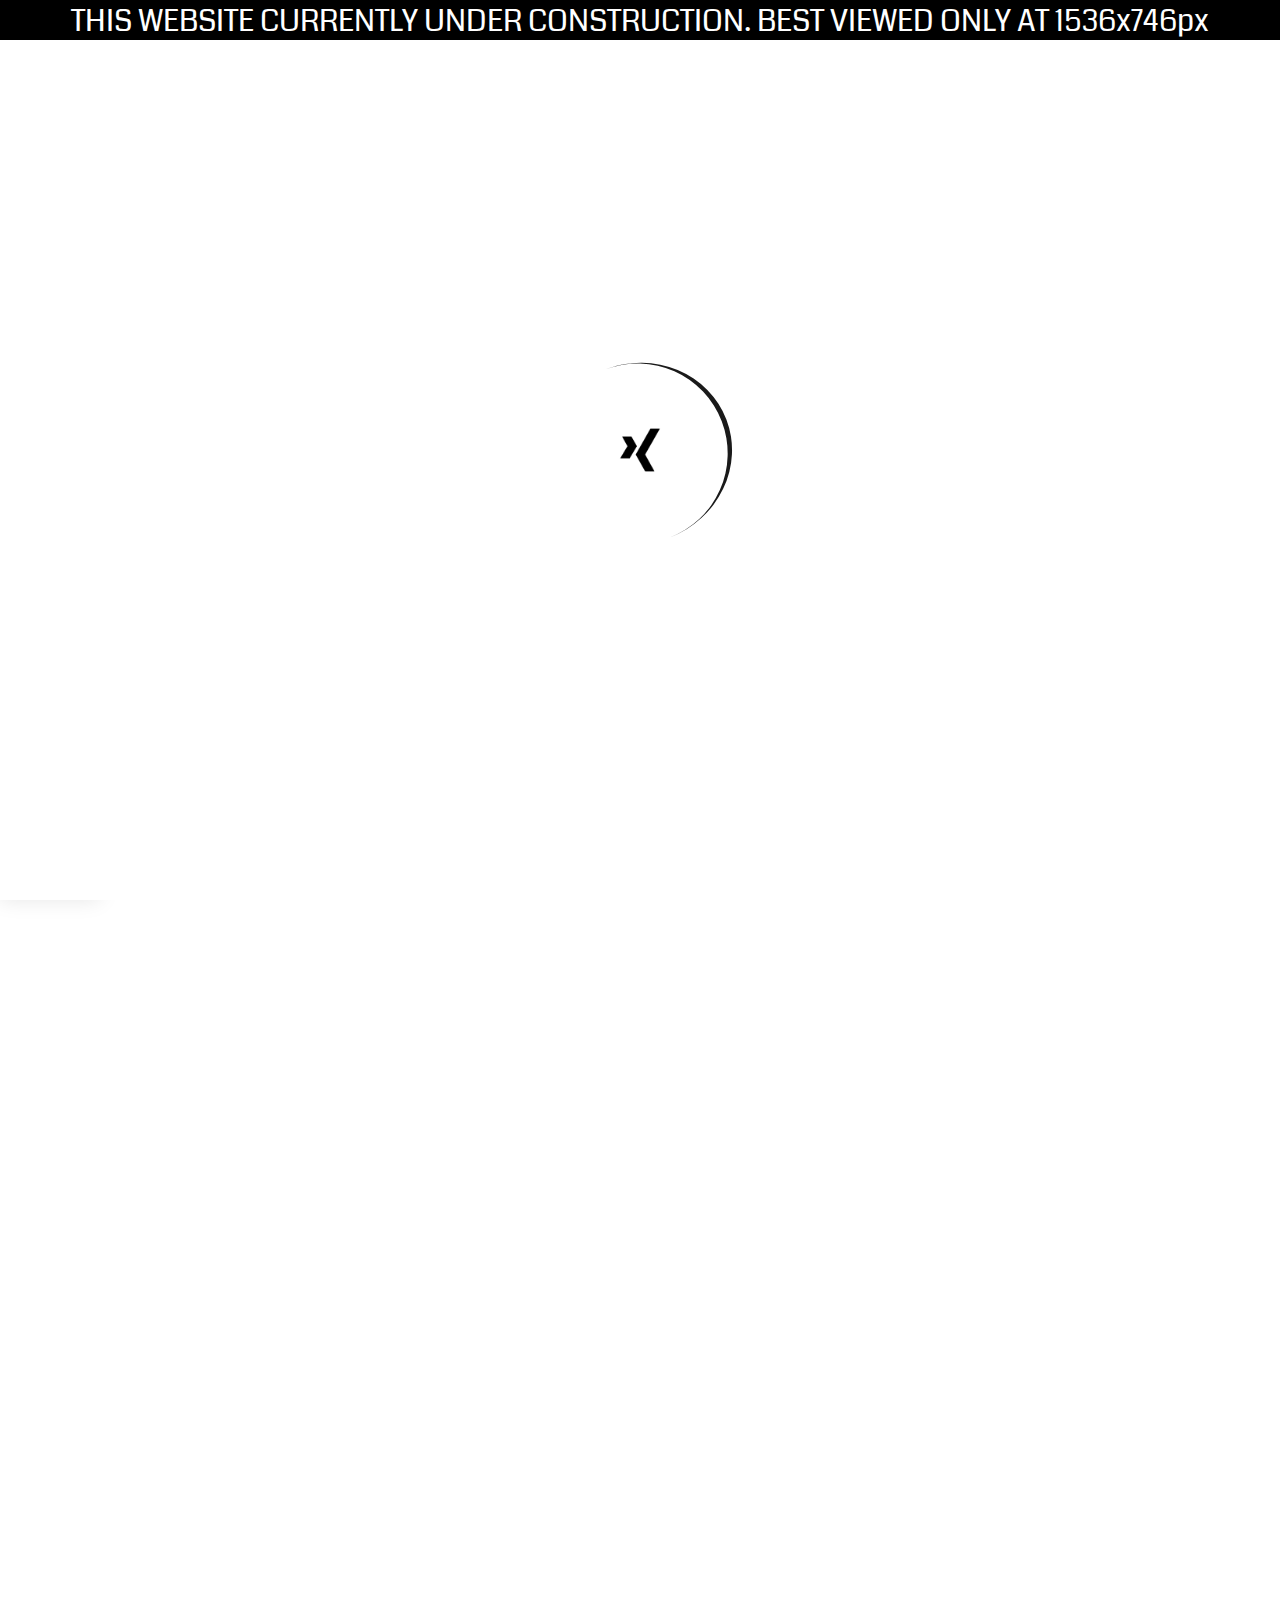
==== commit 820611fe: "Version 2.0" ====
--- a/index.html
+++ b/index.html
@@ -15,55 +15,90 @@
     <title>Document</title>
   </head>
   <body>
+    <div class="preloader"><img src="./assets/logo.png" alt="K icon"></div>
+    <div class="cursor"></div>
+    <div class="wip">
+      THIS WEBSITE CURRENTLY UNDER CONSTRUCTION. BEST VIEWED ONLY AT
+      1536x746px
+    </div>
+    
     <header class="nav-header">
-      <div class="nav-container">
+      <nav class="nav-container">
         <div class="nav-left">
-          <div class="nav-circle">
-            <div class="circle"></div>
-          </div>
-          <ul class="nav-links">
-            <li class="active"><a href="#">about</a></li>
-            <li><a href="#">profile</a></li>
-            <li><a href="#">experience</a></li>
+          <ul class="social-icons">
+            <li>
+              <a href="https://www.linkedin.com/in/kaiser-hagonia/"
+                ><img
+                  src="./assets/webportf_linkedin_mono.webp"
+                  alt="linkedin"
+              /></a>
+            </li>
+            <li>
+              <a href="mailto:dev.khagnoia@gmail.com"
+                ><img
+                  src="./assets/webportf_gmail_mono.webp"
+                  alt="gmail"
+              /></a>
+            </li>
+            <li>
+              <a href="https://github.com/khagonia"
+                ><img
+                  src="./assets/webportf_github_mono.webp"
+                  alt="github"
+              /></a>
+            </li>
+            <li>
+              <a href="https://facebook.com/kaiser.hagonia"
+                ><img
+                  src="./assets/webportf_facebook_mono.webp"
+                  alt="facebook"
+              /></a>
+            </li>
           </ul>
         </div>
         <div class="nav-right">
-          <img class="nav-logo" src="./assets/logo.png" alt="K icon" />
+          <ul class="nav-links">
+            <li><a data-section="about-me" href="#about-me">about</a></li>
+            <li><a data-section="work" href="#work">experience</a></li>
+            <li><a data-section="projects" href="#projects">projects</a></li>
+            <li><a href="#">blog</a></li>
+          </ul>
+          <a data-section="hero" class="nav-logo-link" href="#hero">
+            <img class="nav-logo" src="./assets/logo.png" alt="K icon" />
+          </a>
         </div>
-      </div>
+      </nav>
     </header>
     <main class="main">
-      <div class="wip">
-        THIS WEBSITE CURRENTLY UNDER CONSTRUCTION. BEST VIEWED ONLY AT
-        1536x746px
-      </div>
 
       <!-- HERO SECTION -->
       <div class="themes">
         <div class="themes-container">
           <div class="theme1">
-            <section class="hero-section">
+            <section id="hero" class="hero-section">
               <div class="hero-content-area">
                 <div class="hero-grid-1">
                   <!-- HEADING -->
                   <div class="hero-heading">
-                    <p>
+                    <p class="hero-heading__text1">
                       hi, my name is
                       <span class="hero-heading__highlight"
                         >Kaiser Hagonia</span
                       >
                     </p>
-                    <p>
+                    <p class="hero-heading__text2">
                       aspiring web
                       <span class="hero-heading__highlight"
                         >developer & designer
                       </span>
                     </p>
-                    <p>looking to build a career in web engineering.</p>
-                  </div>
-                  <div class="hero-cta">
+                    <p class="hero-heading__text3">
+                     looking to build a career in web engineering.
+                    </p>
+                  </div>
+                  <div class="hero-cta hidden">
                     <div class="caret-down"></div>
-                    <a class="cta-btn" href="#">Discover more</a>
+                    <a class="cta-btn" href="#about-me">Discover more</a>
                   </div>
                 </div>
 
@@ -78,298 +113,145 @@
                     <p class="name">/kaiser.hagonia</p>
                   </div>
                 </div>
-
-                <div class="hero-grid-3">
-                  <!-- SUB-HEADING + CTA BUTTON -->
-                </div>
-                <div class="hero-grid-4">
-                  <!-- LET'S COLLAB -->
-                  <div class="hero-collab-container">
-                    <div class="hero-card">
-                      <img
-                        class="hero-img"
-                        src="./assets/webportf_heroimg_2.webp"
-                        alt="Profile Image of Kaiser"
-                      />
-                      <div class="hero-profile">
-                        <div class="hero-profile__content">
-                          <p>
-                            <span class="profile-attrib">Name:</span> Kaiser
-                            Hagonia
-                          </p>
-                          <p>
-                            <span class="profile-attrib">Origin:</span>
-                            Philippines
-                          </p>
-                          <br />
-                          <p class="profile-attrib">Professional Skills:</p>
-                          <ul class="profile-skills">
-                            <li>Web Developement and Design</li>
-                            <li>Data Analysis</li>
-                            <li>Technical Support</li>
-                            <li>SEO & Content Development</li>
-                            <li>Google Ads Dynamic Remarketing</li>
-                          </ul>
-                        </div>
-                      </div>
-                    </div>
-                    <div class="collab-text">Let's Collab</div>
-                    <ul class="social-icons">
-                      <li>
-                        <a href="#"
-                          ><img
-                            src="./assets/webportf_linkedin_mono.webp"
-                            alt="linkedin"
-                        /></a>
-                      </li>
-                      <li>
-                        <a href="#"
-                          ><img
-                            src="./assets/webportf_gmail_mono.webp"
-                            alt="linkedin"
-                        /></a>
-                      </li>
-                      <li>
-                        <a href="#"
-                          ><img
-                            src="./assets/webportf_github_mono.webp"
-                            alt="linkedin"
-                        /></a>
-                      </li>
-                      <li>
-                        <a href="#"
-                          ><img
-                            src="./assets/webportf_facebook_mono.webp"
-                            alt="linkedin"
-                        /></a>
-                      </li>
-                    </ul>
-                  </div>
-                </div>
-              </div>
-            </section>
-          </div>
-          <div class="theme2">
-            <section class="hero-section">
-              <div class="hero-content-area">
-                <div class="hero-grid-1">
-                  <!-- HEADING -->
-                  <div class="hero-heading">
-                    <p>
-                      hi, my name is
-                      <span class="hero-heading__highlight"
-                        >Kaiser Hagonia</span
-                      >
-                    </p>
-                    <p>
-                      aspiring web
-                      <span class="hero-heading__highlight"
-                        >developer & designer
-                      </span>
-                    </p>
-                    <p>looking to build a career in web engineering.</p>
-                  </div>
-                  <div class="hero-cta">
-                    <div class="caret-down"></div>
-                    <a class="cta-btn" href="#">Discover more</a>
-                  </div>
-                </div>
-
-                <div class="hero-grid-2">
-                  <!-- ACCENT -->
-                  <div class="accent">
-                    <div class="squares">
-                      <div class="square" data-theme="theme1"></div>
-                      <div class="square" data-theme="theme2"></div>
-                    </div>
-                    <div class="line"></div>
-                    <p class="name">/kaiser.hagonia</p>
-                  </div>
-                </div>
-
-                <div class="hero-grid-3">
-                  <!-- SUB-HEADING + CTA BUTTON -->
-                </div>
-                <div class="hero-grid-4">
-                  <!-- LET'S COLLAB -->
-                  <div class="hero-collab-container">
-                    <div class="hero-card">
-                      <img
-                        class="hero-img"
-                        src="./assets/webportf_heroimg_2.webp"
-                        alt="Profile Image of Kaiser"
-                      />
-                      <div class="hero-profile">
-                        <div class="hero-profile__content">
-                          <p>
-                            <span class="profile-attrib">Name:</span> Kaiser
-                            Hagonia
-                          </p>
-                          <p>
-                            <span class="profile-attrib">Origin:</span>
-                            Philippines
-                          </p>
-                          <br />
-                          <p class="profile-attrib">Professional Skills:</p>
-                          <ul class="profile-skills">
-                            <li>Web Developement and Design</li>
-                            <li>Data Analysis</li>
-                            <li>Technical Support</li>
-                            <li>SEO & Content Development</li>
-                            <li>Google Ads Dynamic Remarketing</li>
-                          </ul>
-                        </div>
-                      </div>
-                    </div>
-                    <div class="collab-text">Let's Collab</div>
-                    <ul class="social-icons">
-                      <li>
-                        <a href="#"
-                          ><img
-                            src="./assets/webportf_linkedin_mono.webp"
-                            alt="linkedin"
-                        /></a>
-                      </li>
-                      <li>
-                        <a href="#"
-                          ><img
-                            src="./assets/webportf_gmail_mono.webp"
-                            alt="linkedin"
-                        /></a>
-                      </li>
-                      <li>
-                        <a href="#"
-                          ><img
-                            src="./assets/webportf_github_mono.webp"
-                            alt="linkedin"
-                        /></a>
-                      </li>
-                      <li>
-                        <a href="#"
-                          ><img
-                            src="./assets/webportf_facebook_mono.webp"
-                            alt="linkedin"
-                        /></a>
-                      </li>
-                    </ul>
-                  </div>
-                </div>
-              </div>
+              </div>
+            </section>
+
+            <section id="about-me" class="profile-section">
+              <div class="section-container">
+                <div class="section-title">
+                  <p>About me</p>
+                </div>
+                <div class="profile-content">
+                  <div class="profile-content__text">
+                    <p>Lorem ipsum dolor sit amet, consectetur adipiscing elit, sed do eiusmod tempor incididunt ut labore et dolore magna aliqua. Scelerisque purus semper eget duis at tellus at. Ut etiam sit amet nisl purus in mollis nunc sed. Donec ultrices tincidunt arcu non sodales neque sodales. Consectetur purus ut faucibus pulvinar elementum integer enim. Varius morbi enim nunc faucibus a pellentesque. Elit duis tristique sollicitudin nibh sit amet. Scelerisque fermentum dui faucibus in. Lectus sit amet est placerat in egestas erat. Turpis egestas maecenas pharetra convallis posuere morbi leo urna molestie. Accumsan sit amet nulla facilisi morbi tempus iaculis urna. Ac turpis egestas sed tempus urna et. Interdum posuere lorem ipsum dolor sit amet consectetur adipiscing elit. Turpis in eu mi bibendum neque egestas congue quisque. Id aliquet lectus proin nibh nisl condimentum id venenatis a.</p>
+                  </div>
+                  <div class="profile-content__image">
+                    <img src="./assets/webportf_heroimg_2.webp" alt="Picture of Kaiser">
+                  </div>
+                </div>
+              </div>
+            </section>
+
+            <section id="work" class="work-section">
+              <div class="section-container">
+                <div class="section-title">
+                  <p>Job experience</p>
+                </div>
+                <div class="work-content"> 
+                  <ul class="work-timeline">
+                    <li data-id="GOC" class="work-list-element active" style=>GOC</li>
+                    <li data-id="COG" class="work-list-element">Cognizant</li>
+                    <li data-id="CNX" class="work-list-element">Concentrix</li>
+                  </ul>
+                  <div  class="work-details-area">
+                    <div id="GOC" class="work-details active">
+                      <div class="work-name">Google Operations Center</div>
+                      <div class="work-role">Customer Support Senior Associate</div>
+                      <div class="work-years">February 2020 - April 2022</div>
+                      <div class="work-description">
+                        <ul class="work-description__list">
+                          <li>Dynamic Remarketing implementation and optimization specialist. Supported hundreds of Google's large clients globally.</li>
+                          <li>Process Improvement and Automation Volunteer. Performed value stream mapping which spurred various process improvement projects. </li>
+                          <li>Developed a tool that can detect screenshots that contain internal and sensitive data (not to be shared externally) using deep learning techniques.</li> 
+                          <li>Incident Response and Business Continuity. Part of the team at Google tasked to unify the IR and BC workflows across gTech (Product Support arm). I was tasked to draft the Incident Response processes based on the consultations across different and currently existing IR processes from different teams inside and outside of gTech.</li>
+                        </ul>
+                      </div>
+                    </div>
+
+                    <div id="COG" class="work-details">
+                      <div class="work-name">Cognizant Technology Solutions</div>
+                      <div class="work-role">Senior Process Executive</div>
+                      <div class="work-years">January 2019 - February 2020</div>
+                      <div class="work-description">
+                        <ul class="work-description__list">
+                          <li>Dynamic Remarketing implementation and optimization specialist. Supported hundreds of Google's large clients.</li>
+                          <li>Was later absorbed to Google Operations Center as an in-house customer support.</li>
+                        </ul>
+                      </div>
+                    </div>
+
+                    <div id="CNX" class="work-details">
+                      <div class="work-name">Concentrix Philippines</div>
+                      <div class="work-role">Technical Advisor (Level 2)</div>
+                      <div class="work-years">April 2018 - November 2019</div>
+                      <div class="work-description">
+                        <ul class="work-description__list">
+                          <li>Technical Advisor for Apple. Supported all iOS and macOS products through technical troubleshooting and service appoinment setting.</li>
+                          <li>Was one of the top agents in terms of Customer Satisfaction with a 90% customer satisfaction rate. </li> 
+                          <li>Within four months of working as a Level 1 Technical Advisor, was promoted and upskilled to Level 2.</li>
+                        </ul>
+                      </div>
+                    </div>
+
+                  </div>
+                </div>
+              </div>
+            </section>
+
+            <section id="projects" class="projects-section">
+              <div class="section-container">
+                <div class="section-title">
+                  <p>Web projects</p>
+                </div>
+                <div class="project-content"> 
+                  <div class="project-card" data-format="1">
+                    <div class="project-details">
+                      <div class="project-title">
+                        <p>Web Portolio Website</p>
+                      </div>
+                      <div class="project-stack">
+                        <ul>
+                          <li>HTML</li>
+                          <li>CSS</li>
+                          <li>JS</li>
+                        </ul>
+                      </div>
+                      <div class="project-description">
+                        Portfolio website and online resume. Built with whatever tech I know and am learning right now. This project is on-going and will continually evolve. Also includes my blog.
+                      </div>
+                    </div>
+                    <div class="project-image">
+                      <img src="./assets/project_1_webportf_img.webp" alt="Portfolio Website">
+                    </div>
+                  </div>
+                  <div class="project-card" data-format="2">
+                    <div class="project-image carousel">
+                      <img class="project-image__img active" data-position="1" src="./assets/easybanklp.png" alt="">
+                      <img class="project-image__img" data-position="2" src="./assets/bookmarklp.png" alt="">
+                      <img class="project-image__img" data-position="3" src="./assets/urlshorteninglp.png" alt="">
+                    </div>
+                    <div class="project-details">
+                      <div class="project-title">
+                        <p>Frontend Mentor Challenges</p>
+                      </div>
+                      <div class="project-stack">
+                        <ul>
+                          <li>HTML</li>
+                          <li>CSS</li>
+                          <li>JS</li>
+                        </ul>
+                      </div>
+                      <div class="project-description">
+                        <p>
+                          Several mini-challenge project solutions from Frontend Mentor. The website hosts several challenges to showcase frontend knowledge. Here are some of my completed solutions:
+                        </p>
+                        <ul class="project2-list">
+                          <li>Easybank Landing Page Challenge</li>
+                          <li>Bookmark Landing Page Challenge</li>
+                          <li>URL Shortenting API Landing Page Challenge</li>
+                        </ul>
+                      </div>
+                    </div>
+                </div>
+              </div>
+            </section>
+
+            <section class="cta">
+              aaa
             </section>
           </div>
         </div>
       </div>
-
-      <!-- RECENT WORKS SECTION -->
-      <!-- <section class="recent-section">
-        <div class="bg-overlay"></div>
-        <div class="recent-content">
-          <div class="recent-title">
-            <span>RECENT WORKS</span>
-            <div class="recent-circle one"></div>
-            <div class="recent-circle two"></div>
-            <div class="recent-circle three"></div>
-            <div class="recent-circle four"></div>
-          </div>
-          <div class="recent-projects"> -->
-
-      <!-- Card 1 -->
-      <!-- <div class="project-card">
-              <img src="./assets/astronaut.webp" alt="astronaut with beer" />\
-              <div class="project-details">
-                <p class="project-title">Sample Project #1</p>
-                <p class="project-subtitle">This is a one liner description.</p>
-                <p class="project-stack">Built With</p>
-                <ul class="project-stack-icons">
-                  <li><img src="./assets/html-5.png" alt="" /></li>
-                  <li><img src="./assets/css-3.png" alt="" /></li>
-                  <li><img src="./assets/js.png" alt="" /></li>
-                </ul>
-              </div>
-            </div> -->
-
-      <!-- Card 2 -->
-      <!-- <div class="project-card">
-              <img src="./assets/astronaut.webp" alt="astronaut with beer" />\
-              <div class="project-details">
-                <p class="project-title">Sample Project #2</p>
-                <p class="project-subtitle">This is a one liner description.</p>
-                <p class="project-stack">Built With</p>
-                <ul class="project-stack-icons">
-                  <li><img src="./assets/html-5.png" alt="" /></li>
-                  <li><img src="./assets/css-3.png" alt="" /></li>
-                  <li><img src="./assets/js.png" alt="" /></li>
-                </ul>
-              </div> -->
-
-      <!-- Card 3 -->
-      <!-- </div>
-            <div class="project-card">
-              <img src="./assets/astronaut.webp" alt="astronaut with beer" />\
-              <div class="project-details">
-                <p class="project-title">Sample Project #3</p>
-                <p class="project-subtitle">This is a one liner description.</p>
-                <p class="project-stack">Built With</p>
-                <ul class="project-stack-icons">
-                  <li><img src="./assets/html-5.png" alt="" /></li>
-                  <li><img src="./assets/css-3.png" alt="" /></li>
-                  <li><img src="./assets/js.png" alt="" /></li>
-                </ul>
-              </div>
-            </div> -->
-
-      <!-- Card 4 -->
-      <!-- <div class="project-card">
-              <img src="./assets/astronaut.webp" alt="astronaut with beer" />\
-              <div class="project-details">
-                <p class="project-title">Sample Project #4</p>
-                <p class="project-subtitle">This is a one liner description.</p>
-                <p class="project-stack">Built With</p>
-                <ul class="project-stack-icons">
-                  <li><img src="./assets/html-5.png" alt="" /></li>
-                  <li><img src="./assets/css-3.png" alt="" /></li>
-                  <li><img src="./assets/js.png" alt="" /></li>
-                </ul>
-              </div>
-            </div>
-          </div>
-        </div>
-      </section> -->
-
-      <!-- CTA SECTION -->
-      <!-- <section class="cta-section">
-        <div class="cta__bg-image"></div>
-        <div class="cta-content">
-          <div class="cta-section__1">
-            <p>Fast. Efficient.<br />Awesome.<br />Get the best designer.</p>
-          </div>
-          <div class="cta-image">
-            <img src="./assets/webportf_hero1_mono.webp" alt="" />
-          </div>
-          <div class="cta-section__2">
-            <p class="cta-text">
-              Let's talk about <br />
-              your next project
-            </p>
-            <a class="cta-btn" href="#">Contact me</a>
-          </div>
-        </div>
-        <div class="cta-content">
-          <div class="cta-section__1">
-            <p>Fast. Efficient.<br />Awesome.<br />Get the best designer.</p>
-          </div>
-          <div class="cta-image">
-            <img src="./assets/webportf_hero1_mono.webp" alt="" />
-          </div>
-          <div class="cta-section__2">
-            <p class="cta-text">
-              Let's talk about <br />
-              your next project
-            </p>
-            <a class="cta-btn" href="#">Contact me</a>
-          </div>
-        </div>
-      </section> -->
     </main>
 
     <!-- FOOTER SECTION -->
--- a/css/style.css
+++ b/css/style.css
@@ -14,16 +14,28 @@
   --vibrant-red: #de3c4b;
   --dark-blue: #000022;
   --powder-blue: #e5fcff;
+  --cursor-grey: #80808088;
 }
 
 html {
   font-size: 62.5%;
   font-family: "Coda", sans-serif;
   overflow-x: hidden;
+  scroll-behavior: smooth;
 }
 
 body {
+  display: block;
   position: relative;
+  font-size: 1.6rem;
+}
+
+body, a {
+  cursor: none;
+}
+
+body::-webkit-scrollbar {
+  display: none;
 }
 
 .wip {
@@ -36,8 +48,125 @@
   color: white;
   width: 100%;
   height: 4rem;
-  z-index: 99999999;
-  display: none;
+  z-index: 999999;
+}
+
+/***************************/
+/* General                 */
+/***************************/
+
+.section-container {
+  width: 70%;
+  margin: 0 auto;
+  margin-bottom: 20rem;
+}
+
+.section-title {
+  font-size: 5.4rem;
+  color: black;
+  position: relative;
+  margin-left: 50px;
+  margin-bottom: 6.4rem;
+}
+
+.section-title p {
+  width: max-content;
+  border: 1px solid rgba(0,0,0,0.5);
+  padding: 1rem;
+}
+
+.section-title p::before {
+  content: '02';
+  color: rgba(0,0,0,0.1);
+  top: -35px;
+  left: -50px;
+  font-size: 9.6rem;
+  position: absolute;
+}
+
+.section-title p::after {
+  content: '';
+  position: absolute;
+  top: 45px;
+  right: 0;
+  background-color: rgba(0,0,0,0.7);
+  height: 1px;
+  width: 50%;
+}
+
+/***************************/
+/* Cursor                  */
+/***************************/
+
+.cursor, .cursor::after {
+  position: absolute;
+  width: 20px;
+  height: 20px;
+  background-color: #80808088;
+  z-index: 999999 ;
+  border-radius: 50%;
+  transform: translate(-50%,-50%);
+  pointer-events: none;
+}
+
+.cursor.click::after {
+  content: '';
+}
+
+.cursor::before {
+  content: '';
+  position: absolute;
+  width: 30px;
+  height: 30px;
+  background-image: radial-gradient(var(--cursor-grey), #80808000);
+  z-index: 999999 ;
+  border-radius: 50%;
+  transform: translate(-16.5%,-16.5%);
+}
+
+.cursor.click::after {
+  animation: 200ms pulsate ease-out;
+}
+
+@keyframes pulsate {
+  from { transform: translate(0,0);}
+  to { transform: scale(1.5) translate(0%,0%);}
+}
+
+/***************************/
+/* Preloader               */
+/***************************/
+
+.preloader {
+  position: absolute;
+  top:0;
+  width: 100%;
+  height: 100vh;
+  background-color: white;
+  background-image: url(../assets/Eclipse-1s-200px.svg);
+  background-repeat: no-repeat;
+  background-position: center center;
+  z-index: 99999;
+  display: flex;
+  align-items: center;
+  justify-content: center;
+  transition: all 1s ease-out;
+}
+
+.preloader img {
+  width: 50px;
+  height: 50px;
+  transition: scale 0.6s cubic-bezier(0.36, 0, 0.66, -0.56);
+}
+
+.preloader img.easeinback {
+  scale: 0;
+}
+
+.preloader__stop {
+  opacity: 0;
+  pointer-events: none;
+  visibility: hidden;
 }
 
 /*******************/
@@ -46,7 +175,7 @@
 
 .nav-header {
   height: 0;
-  position: sticky;
+  position: fixed;
   top: 0;
   z-index: 9999;
 }
@@ -72,20 +201,49 @@
   padding-left: 6rem;
 }
 
-.circle {
-  height: 20px;
-  width: 20px;
-  background-color: var(--super-light-gray);
-  border-radius: 50%;
-  position: relative;
+.social-icons {
+  display: flex;
+  flex-direction: column;
+  gap: 1rem;
+  list-style: none;
+  padding-top: 5rem;
+  transform: translateX(6rem)rotate(90deg);
+}
+
+.social-icons img {
+  width: 25px;
+  height: 25px;
+}
+
+.social-icons a:link,
+.social-icons a:visited {
+  opacity: 0.3;
+  transition: all 0.5s;
+}
+
+.social-icons a:hover,
+.social-icons a:active {
+  opacity: 0.8;
+}
+
+.nav-right {
+  display: flex;
+  align-items: center;
 }
 
 .nav-links {
   display: flex;
-  gap: 5rem;
-
-  font-size: 2rem;
+  flex-direction: column;
+  gap: 2rem;
+  transform: translateX(-5rem) rotate(90deg);
+
+  font-size: 1.4rem;
   list-style: none;
+}
+
+.nav-links li {
+  border-bottom: 1px solid var(--super-light-gray);
+  padding-bottom: 1rem;
 }
 
 .nav-links li a {
@@ -98,8 +256,8 @@
   color: var(--light-gray);
 }
 
-.nav-links li.active a:link,
-.nav-links li.active a:visited {
+.nav-links li a.active:link,
+.nav-links li a.active:visited {
   color: var(--dark-gray);
 }
 
@@ -108,21 +266,13 @@
   color: var(--dark-gray);
 }
 
-.circle::before {
-  content: "";
-  position: absolute;
-  height: 14px;
-  width: 14px;
-  top: 3px;
-  left: 3px;
-  background-color: white;
-  border-radius: 50%;
-}
-
-.nav-right {
-  display: flex;
-  align-items: center;
-  border-left: 1px solid var(--super-light-gray);
+.nav-logo-link {
+  opacity: 0.3;
+  transition: opacity 0.5s;
+}
+
+.nav-logo-link.active {
+  opacity: 1;
 }
 
 .nav-logo {
@@ -155,8 +305,6 @@
   perspective: 10000000px;
   transition: all 1s ease-in-out;
   position: relative;
-  font-size: 3.6rem;
-  color: white;
   transform: translateY(100px);
 }
 
@@ -177,8 +325,10 @@
 /*******************/
 
 .hero-section {
-  height: 800rem;
+  min-height: 70rem;
   margin-top: 2rem;
+  margin-bottom: 5rem;
+  background-attachment: fixed;
 }
 
 .hero-content-area {
@@ -230,6 +380,27 @@
   word-spacing: 3px;
   letter-spacing: -2px;
   color: var(--light-gray);
+  width: max-content;
+  margin: 0 auto;
+  position: relative;
+}
+
+.hero-heading p::before {
+  content: '';
+  background-color: white;
+  position: absolute;
+  top:0;
+  left: 0;
+  bottom: 0;
+  right: 0;
+}
+
+.hero-heading__text1.type::before {animation: 1s steps(29) 1.2s typewriter1 forwards;}
+.hero-heading__text2.type::before {animation: 1.1s steps(33) 3.2s typewriter1 forwards;}
+.hero-heading__text3.type::before {animation: 1.5s steps(45) 5.2s typewriter1 forwards;}
+
+@keyframes typewriter1 {
+  to { left: 100%}
 }
 
 .hero-heading span.hero-heading__highlight {
@@ -260,22 +431,28 @@
   transform: rotate(-0.25turn) translateX(-28vh);
 }
 
-/* Hero Subheading + CTA Button*/
+/* Hero CTA */
+
+.hero-cta {
+  display: flex;
+  flex-direction: column;
+  align-items: center;
+  transform: translateX(-10rem) translateY(0rem);
+  margin-top: 10rem;
+  transition: all 1.2s;
+}
+
+.hero-cta.hidden {
+  opacity: 0;
+  transform: translateX(-10rem) translateY(2rem);
+}
 
 .caret-down {
   width: 15rem;
   height: 5rem;
   position: relative;
-  animation: 1s ease-in-out infinite poke;
+  animation: 0.55s ease-in-out infinite alternate poke;
   padding-bottom: 5rem;
-}
-
-.hero-cta {
-  display: flex;
-  flex-direction: column;
-  align-items: center;
-  transform: translateX(-10rem);
-  margin-top: 10rem;
 }
 
 @keyframes poke {
@@ -283,12 +460,8 @@
     transform: translateY(0rem);
   }
 
-  50% {
+  100% {
     transform: translateY(1.2rem);
-  }
-
-  0% {
-    transform: translateY(0rem);
   }
 }
 
@@ -415,234 +588,219 @@
   margin-top: 50px;
 }
 
-.social-icons {
-  display: flex;
+
+/***************************/
+/* Profile      Section    */
+/***************************/
+
+.profile-content {
+  display: flex;
+  gap: 5.4rem;
+}
+
+.profile-content__text {
+  width: calc(60%);
+  margin-right: 2.4rem;
+  line-height: 1.7;
+  letter-spacing: 0.5px;
+  color: var(--gray);
+  font-family: 'Roboto', sans-serif;
+}
+
+.profile-content__image img {
+  max-width: 400px;
+  max-height: 400px;
+}
+
+/***************************/
+/* Work Section            */
+/***************************/
+
+.work-content {
+  display: flex;
+}
+
+.work-timeline {
+  min-width: 15rem;
+  padding: 2rem 3rem 32rem 2rem;
+  display: flex;
+  border-right: 1px solid var(--light-gray);
   flex-direction: column;
-  justify-content: space-between;
   list-style: none;
-  padding-top: 5rem;
-}
-
-.social-icons img {
-  width: 50px;
-  height: 50px;
-}
-
-/***************************/
-/* Recent Works Section    */
-/***************************/
-
-.recent-section {
-  height: 800px;
-  position: absolute;
-  background-color: var(--lemon);
-  background-image: url("../assets/astronaut.webp");
-  background-blend-mode: hard-light;
-  padding-top: 6.4rem;
-  transform: translateY(-15rem);
-  z-index: -99999;
-}
-
-.bg-overlay {
-  height: 100%;
-  width: 100%;
-  position: absolute;
-  top: 0;
-}
-
-.bg-overlay::before {
-  position: absolute;
-  content: "";
-  background-color: var(--lemon);
-  opacity: 70%;
-  width: 100%;
-  height: 100%;
-}
-
-.recent-content {
+  gap: 0.5rem
+}
+
+.work-timeline li {
+  padding: 1.5rem;
+  padding-right: 5rem;
+  transition: all 0.2s;
+}
+
+.work-timeline li:hover,
+.work-timeline li.active {
+  background-color: var(--dark-gray);
+  color: white;
+}
+
+.work-details-area {
+  width: calc(85% - 150px);
+  padding: 2rem 2rem 2rem 8rem;
   position: relative;
 }
 
-.recent-title {
-  padding: 2.4rem 4.8rem;
-
-  width: 40%;
-  margin-left: 25%;
-  background-color: var(--vibrant-red);
-  text-align: center;
+.work-details {
+  position: absolute;
+  opacity: 0;
+  visibility: hidden;
+  pointer-events: none;
+  transition: all 1s;
+  transform: translateY(1rem);
+}
+
+.work-details.active {
+  opacity: 1;
+  visibility: visible;
+  pointer-events: all;
+  transform: translateY(0);
+}
+
+.work-name {
+  font-size: 2rem;
+}
+
+.work-role, .work-years {
+  color: var(--gray)
+}
+
+.work-description {
+  margin-top: 2.4rem;
+}
+
+
+.work-description__title {
+  margin-bottom: 1.2rem;
+}
+
+.work-description__list {
+  font-family: 'Roboto', sans-serif;
+  line-height: 1.7;
+  letter-spacing: 0.5px;
+  list-style: none;
+  padding-left: 3.6rem;
+  color: var(--gray);
+}
+
+.work-description__list li {
+  margin-bottom: 1.2rem;
   position: relative;
-
-  box-shadow: -10px 10px 10px 10px rgba(0, 0, 0, 0.25);
-}
-
-.recent-title span {
-  font-family: "Lato";
-  font-size: 6.2rem;
-  font-weight: 700;
-  color: white;
-
-  line-height: 1.06;
-  letter-spacing: -5px;
-}
-
-.recent-circle {
-  background-color: #1a1a1a;
-  width: 10px;
-  height: 10px;
-  border-radius: 50%;
-  position: absolute;
-}
-
-.recent-circle.one {
-  top: 1rem;
-  left: 1rem;
-}
-
-.recent-circle.two {
-  bottom: 1rem;
-  left: 1rem;
-}
-.recent-circle.three {
-  bottom: 1rem;
-  right: 1rem;
-}
-.recent-circle.four {
-  top: 1rem;
-  right: 1rem;
-}
-
-.recent-projects {
-  width: 300%;
-  margin-left: 10rem;
-  margin-top: 5.4rem;
-  display: flex;
-  flex-wrap: nowrap;
-  gap: 5rem;
-}
-
-.recent-projects-control__left {
-  content: "";
-  width: 100px;
-  height: 100%;
-  top: 0;
-  left: 0;
-  background-color: red;
-  position: absolute;
-}
-
-.recent-projects-control__right {
-  content: "";
-  width: 100px;
-  height: 100%;
-  top: 0;
-  left: calc(100vw - 200px);
-  background-color: blue;
-  position: absolute;
+}
+
+.work-description__list li:before {
+  content: '';
+  background-color: var(--dark-gray);
+  width: 8px;
+  height: 8px;
+  position: absolute;
+  top: 9px;
+  left: -20px;
+}
+
+/***************************/
+/* Projects Section        */
+/***************************/
+
+.project-content {
+  display: grid;
+  grid-template-columns: 1fr;
+  gap: 9.8rem;
 }
 
 .project-card {
-  width: 350px;
-  height: 420px;
-  background-color: var(--dark-blue);
-  box-shadow: -5px 5px 5px 10px rgba(0, 0, 0, 0.25);
-
-  padding: 2rem;
-  border: 3px solid var(--powder-blue);
-}
-
-.project-card img {
-  width: 100%;
-  border: 1px solid white;
-}
+  box-shadow: 0px 0px 0 0px var(--dark-gray);
+  transition: transform 0.5s, box-shadow 0.5s;
+  padding: 2.4rem 1.4rem;
+  display: grid;
+  gap: 4rem;
+}
+
+.project-card[data-format="1"] {
+  grid-template-columns: 1fr 400px;
+}
+
+.project-card[data-format="2"] {
+  grid-template-columns: 400px 1fr;
+}
+
+.project-card:hover {
+  transform: translate(-4px,-4px);
+  box-shadow: 4px 4px 0 0 var(--dark-gray);
+} 
 
 .project-details {
-  background-color: var(--powder-blue);
-  font-family: "Coda";
-  color: var(--dark-blue);
-  text-align: center;
   padding: 1rem;
-  border: 1px solid var(--dark-blue);
-  border-radius: 10px 0 10px;
+  max-width: 50rem;
 }
 
 .project-title {
   font-size: 2.4rem;
-  text-transform: uppercase;
-  margin-bottom: 0.5rem;
-  letter-spacing: -1px;
-  font-weight: 700;
-}
-
-.project-subtitle {
-  margin-bottom: 2.4rem;
-  font-size: 1.4rem;
-  font-family: "Lato";
-}
-
-.project-stack {
-  font-size: 1.6rem;
-  margin-bottom: 1.2rem;
-  font-family: "Lato";
-  text-transform: uppercase;
-  letter-spacing: -1px;
-}
-
-.project-stack-icons {
-  display: flex;
-  justify-content: center;
-  align-items: center;
-  gap: 1rem;
-}
-
-.project-stack-icons li {
+}
+
+.project-stack ul {
+  display: flex;
+  gap: 0.8rem;
+
   list-style: none;
-}
-
-.project-stack-icons img {
-  width: 45px;
-  border: 0;
-}
-
-/***************************/
-/* CTA Section             */
-/***************************/
-
-.cta-section {
-  transform: translateY(-14rem);
+  padding-bottom: 1.6rem;
+}
+
+.project-stack ul li {
+  color: var(--gray);
+}
+
+.project-description {
+  line-height: 1.6;
+}
+
+.project2-list {
+  padding-top: 1.4rem;
+  padding-left: 4.4rem;
+}
+
+.project-image { 
+  max-width: 400px;
+  min-height: 250px;
+  border: 1px solid var(--gray);
+  padding: 5px;
   position: relative;
 }
-
-.cta-content {
-  transform: translateY(100px);
-  display: flex;
-  justify-content: center;
-  align-items: center;
-  gap: 6rem;
-  padding-top: 4.8rem;
-}
-
-.cta-image img {
-  width: 24rem;
-  height: 30rem;
-}
-
-.cta-section__1 {
-  font-size: 4.6rem;
-  letter-spacing: -1.6px;
-  line-height: 1.15;
-  margin-top: 1.2rem;
-}
-
-.cta-text {
-  font-size: 5.4rem;
-  color: var(--gray);
-  letter-spacing: -1.6px;
-  line-height: 1.15;
-  margin-bottom: 3rem;
-}
-
-.cta-section__2 .cta-btn {
-  padding: 1.5rem 7.5rem;
+.project-image img { width: 100%; height: 100%;}
+
+.project-image__img {
+  position: absolute;
+  filter: saturate(0);
+  top:0;
+  left: 0;
+  transition: filter 1s, opacity 3s ease-out;
+  opacity: 0;
+  pointer-events: none;
+  visibility: hidden;
+}
+.project-image__img:hover {
+  filter: none;
+}
+
+.project-image__img.active {
+  opacity: 1;
+  pointer-events: all;
+  visibility: visible;
+}
+
+/***************************/
+/* Footer                  */
+/***************************/
+
+.copyright {
+  display: none;
 }
 
 /***************************/
@@ -658,23 +816,3 @@
   transform: translateY(-5rem);
   opacity: 0;
 }
-
-/* .typewriter {
-  overflow: hidden; 
-  white-space: nowrap; 
-  letter-spacing: .15em; 
-  animation-fill-mode: forwards;
-} */
-
-/* 
-@keyframes typing {
-  0% { width: 0 }
-
-  100% { width: 100%; border-right: transparent;}
-}
-
-
-@keyframes blink-caret {
-  from, to { border-color: transparent }
-  50% { border-color: orange; }
-} */
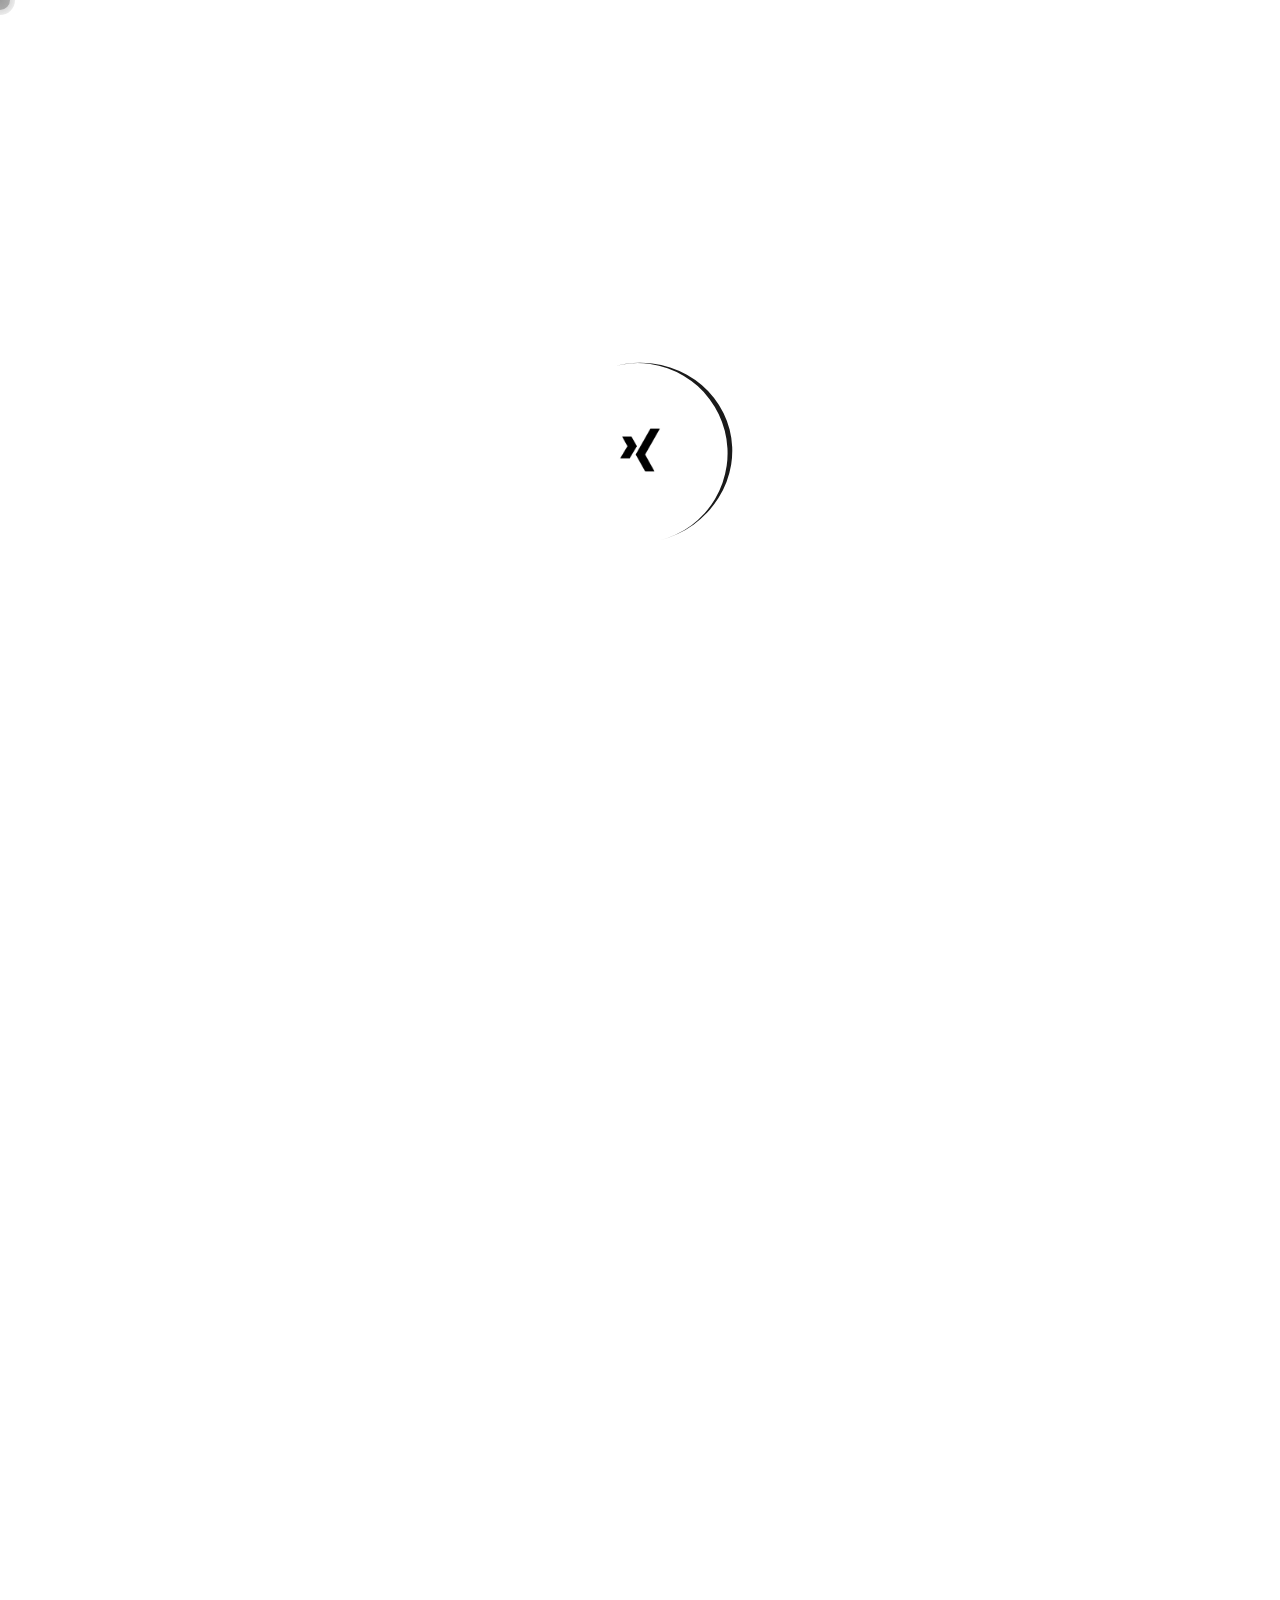
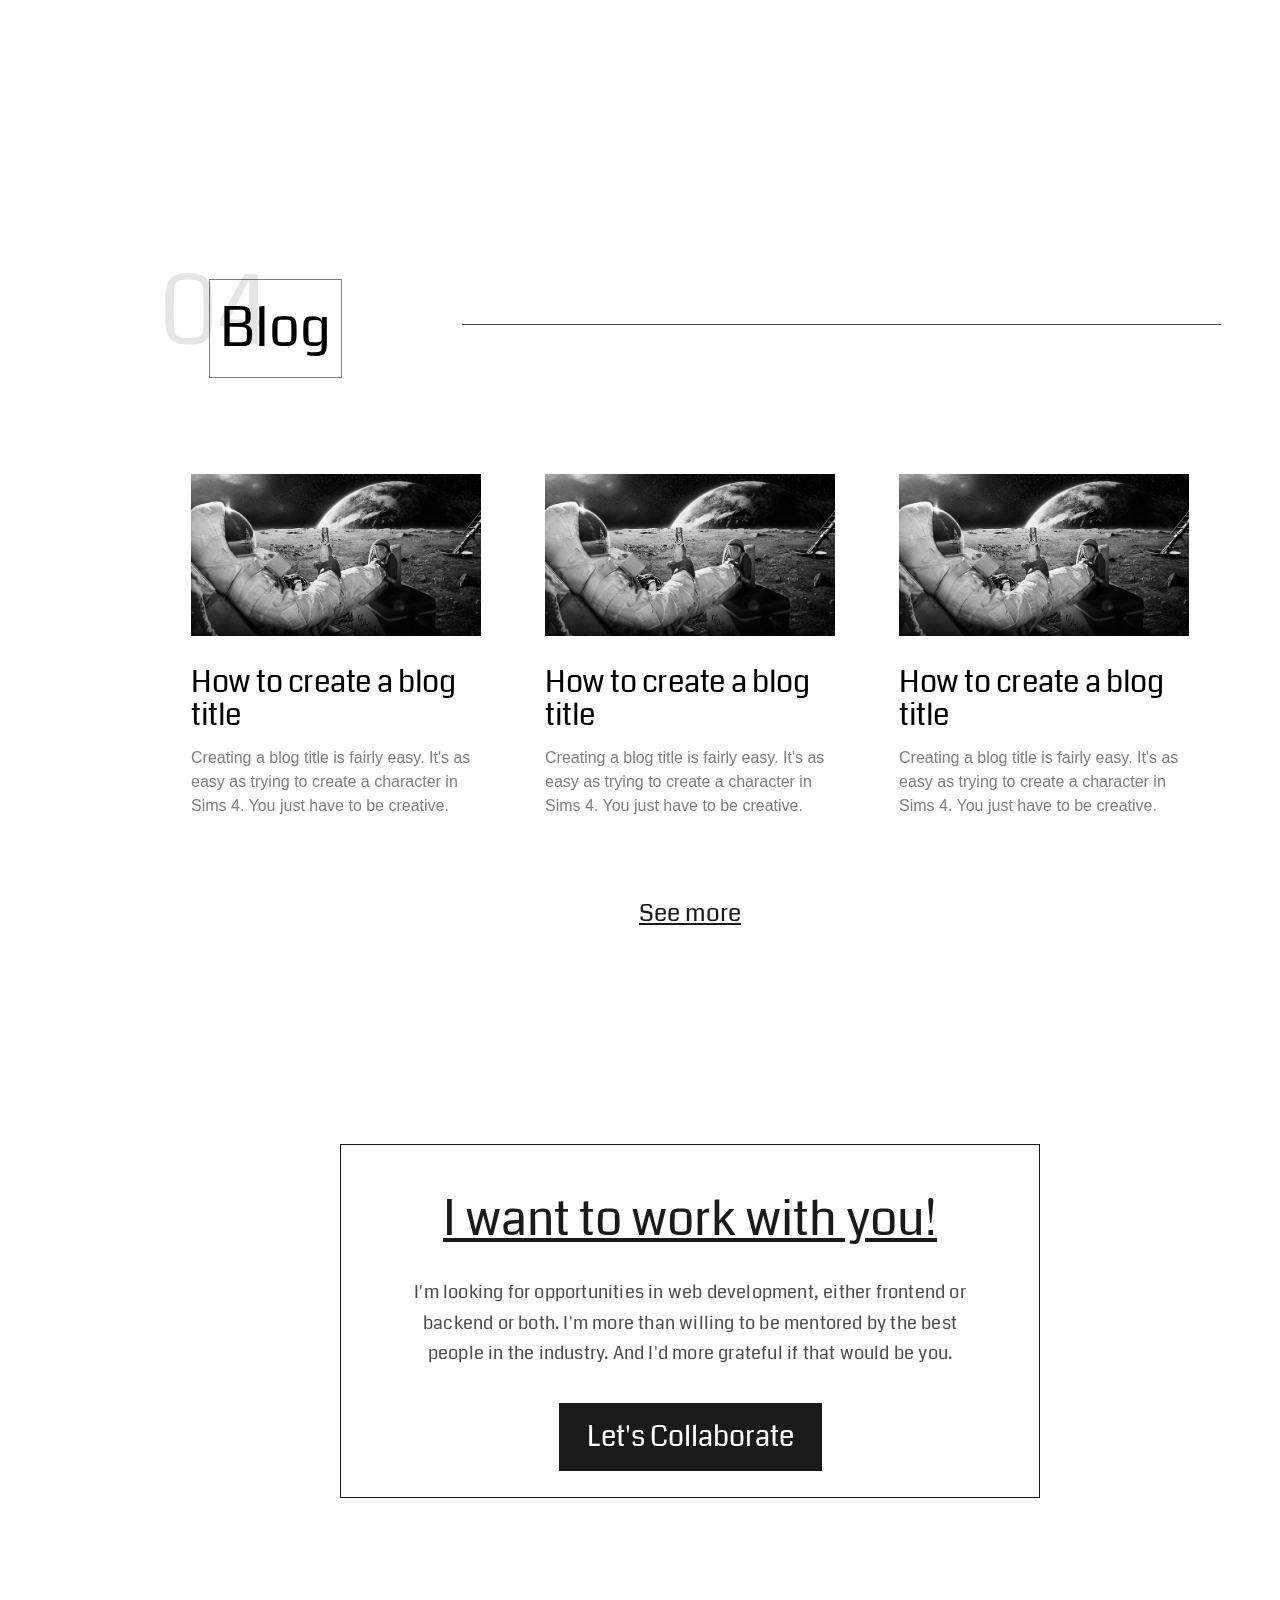
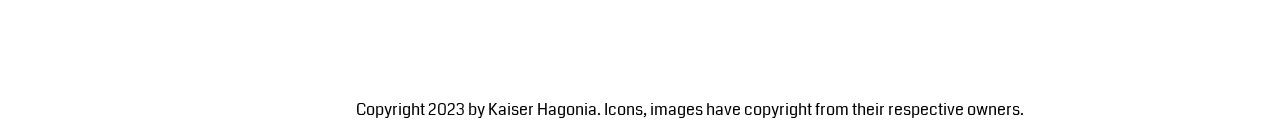
==== commit dd32934c: "Media Queries for Tablets and Large Monitors" ====
--- a/index.html
+++ b/index.html
@@ -5,6 +5,7 @@
     <meta http-equiv="X-UA-Compatible" content="IE=edge" />
     <meta name="viewport" content="width=device-width, initial-scale=1.0" />
     <link rel="stylesheet" href="css/style.css" />
+    <link rel="stylesheet" href="css/queries.css" />
     <link rel="preconnect" href="https://fonts.googleapis.com" />
     <link rel="preconnect" href="https://fonts.gstatic.com" crossorigin />
     <link
@@ -17,15 +18,15 @@
   <body>
     <div class="preloader"><img src="./assets/logo.png" alt="K icon"></div>
     <div class="cursor"></div>
-    <div class="wip">
+    <!-- <div class="wip">
       THIS WEBSITE CURRENTLY UNDER CONSTRUCTION. BEST VIEWED ONLY AT
       1536x746px
-    </div>
-    
+    </div> -->
+
     <header class="nav-header">
       <nav class="nav-container">
         <div class="nav-left">
-          <ul class="social-icons">
+          <ul data-section="contact" class="social-icons">
             <li>
               <a href="https://www.linkedin.com/in/kaiser-hagonia/"
                 ><img
@@ -61,7 +62,7 @@
             <li><a data-section="about-me" href="#about-me">about</a></li>
             <li><a data-section="work" href="#work">experience</a></li>
             <li><a data-section="projects" href="#projects">projects</a></li>
-            <li><a href="#">blog</a></li>
+            <li><a data-section="blog" href="#blog">blog</a></li>
           </ul>
           <a data-section="hero" class="nav-logo-link" href="#hero">
             <img class="nav-logo" src="./assets/logo.png" alt="K icon" />
@@ -80,21 +81,21 @@
                 <div class="hero-grid-1">
                   <!-- HEADING -->
                   <div class="hero-heading">
-                    <p class="hero-heading__text1">
+                    <h1 class="hero-heading__text1">
                       hi, my name is
                       <span class="hero-heading__highlight"
                         >Kaiser Hagonia</span
                       >
-                    </p>
-                    <p class="hero-heading__text2">
+                    </h1>
+                    <h2 class="hero-heading__text2">
                       aspiring web
                       <span class="hero-heading__highlight"
                         >developer & designer
                       </span>
-                    </p>
-                    <p class="hero-heading__text3">
+                    </h2>
+                    <h2 class="hero-heading__text3">
                      looking to build a career in web engineering.
-                    </p>
+                    </h2>
                   </div>
                   <div class="hero-cta hidden">
                     <div class="caret-down"></div>
@@ -119,7 +120,7 @@
             <section id="about-me" class="profile-section">
               <div class="section-container">
                 <div class="section-title">
-                  <p>About me</p>
+                  <h2>About me</h2>
                 </div>
                 <div class="profile-content">
                   <div class="profile-content__text">
@@ -135,7 +136,7 @@
             <section id="work" class="work-section">
               <div class="section-container">
                 <div class="section-title">
-                  <p>Job experience</p>
+                  <h2>Job experience</h2>
                 </div>
                 <div class="work-content"> 
                   <ul class="work-timeline">
@@ -191,7 +192,7 @@
             <section id="projects" class="projects-section">
               <div class="section-container">
                 <div class="section-title">
-                  <p>Web projects</p>
+                  <h2>Web projects</h2>
                 </div>
                 <div class="project-content"> 
                   <div class="project-card" data-format="1">
@@ -246,22 +247,84 @@
               </div>
             </section>
 
-            <section class="cta">
-              aaa
-            </section>
+            <section id="blog" class="blog-section">
+              <div class="section-container">
+                <div class="section-title">
+                  <h2>Blog</h2>
+                </div>
+                <div class="blog-content">
+                  <div class="blog-card">
+                    <div class="blog-image">
+                      <img src="./assets/astronaut.webp" alt="Sample Image">
+                    </div>
+                    <div class="blog-details">
+                      <div class="blog-title">
+                        <p>How to create a blog title</p>
+                      </div>
+                      <div class="blog-summary">
+                        Creating a blog title is fairly easy. It's as easy as trying to create a character in Sims 4. You just have to be creative.
+                      </div>
+                    </div>
+                  </div>
+                  <div class="blog-card">
+                    <div class="blog-image">
+                      <img src="./assets/astronaut.webp" alt="Sample Image">
+                    </div>
+                    <div class="blog-details">
+                      <div class="blog-title">
+                        <p>How to create a blog title</p>
+                      </div>
+                      <div class="blog-summary">
+                        Creating a blog title is fairly easy. It's as easy as trying to create a character in Sims 4. You just have to be creative.
+                      </div>
+                    </div>
+                  </div>
+                  <div class="blog-card">
+                    <div class="blog-image">
+                      <img src="./assets/astronaut.webp" alt="Sample Image">
+                    </div>
+                    <div class="blog-details">
+                      <div class="blog-title">
+                        <p>How to create a blog title</p>
+                      </div>
+                      <div class="blog-summary">
+                        Creating a blog title is fairly easy. It's as easy as trying to create a character in Sims 4. You just have to be creative.
+                      </div>
+                    </div>
+                  </div>
+                </div>
+                <div class="blog-more">
+                  <a href="#blog">See more</a>
+                </div>
+              </div>
+            </section>
+
+            <section id="contact" class="cta-section">
+              <div class="section-container cta">
+                <div class="cta-header">
+                  <h2>I want to work with you!</h2>
+                </div>
+                <div class="cta-text">
+                  I'm looking for opportunities in web development, either frontend or backend or both. I'm more than willing to be mentored by the best people in the industry. And I'd more grateful if that would be you.
+                </div>
+                <div class="cta-button">
+                  <a href="mailto:dev.khagonia@gmail.com">Let's Collaborate</a>
+                </div>
+              </div>
+            </section>
+
+            <footer>
+              <div class="copyright">
+                <p>
+                  Copyright 2023 by Kaiser Hagonia. Icons, images have copyright from
+                  their respective owners.
+                </p>
+              </div>
+            </footer>
+
           </div>
         </div>
-      </div>
+      </div>    
     </main>
-
-    <!-- FOOTER SECTION -->
-    <footer>
-      <div class="copyright">
-        <p>
-          Copyright 2023 by Kaiser Hagonia. Icons, images have copyright from
-          their respective owners.
-        </p>
-      </div>
-    </footer>
   </body>
 </html>
--- a/css/style.css
+++ b/css/style.css
@@ -62,21 +62,21 @@
 }
 
 .section-title {
-  font-size: 5.4rem;
   color: black;
   position: relative;
   margin-left: 50px;
   margin-bottom: 6.4rem;
 }
 
-.section-title p {
+.section-title h2 {
   width: max-content;
   border: 1px solid rgba(0,0,0,0.5);
   padding: 1rem;
-}
-
-.section-title p::before {
-  content: '02';
+  font-weight: normal;
+  font-size: 5.4rem;
+}
+
+.section-title h2::before {
   color: rgba(0,0,0,0.1);
   top: -35px;
   left: -50px;
@@ -84,14 +84,13 @@
   position: absolute;
 }
 
-.section-title p::after {
+.section-title h2::after {
   content: '';
   position: absolute;
   top: 45px;
   right: 0;
   background-color: rgba(0,0,0,0.7);
   height: 1px;
-  width: 50%;
 }
 
 /***************************/
@@ -138,7 +137,7 @@
 /***************************/
 
 .preloader {
-  position: absolute;
+  position: fixed;
   top:0;
   width: 100%;
   height: 100vh;
@@ -188,7 +187,7 @@
   transform-origin: left;
   transform: rotate(-0.25turn) translate(calc(-100vh + 50px), 50%);
 
-  box-shadow: 0 0 20px 0 rgba(0, 0, 0, 0.1);
+  border: 1px solid var(--super-light-gray);
 
   display: flex;
   justify-content: space-between;
@@ -210,6 +209,10 @@
   transform: translateX(6rem)rotate(90deg);
 }
 
+.social-icons.active {
+  transform: translateX(10rem) rotate(90deg) scale(1.50);
+}
+
 .social-icons img {
   width: 25px;
   height: 25px;
@@ -217,13 +220,25 @@
 
 .social-icons a:link,
 .social-icons a:visited {
+  transition: all 0.5s;
   opacity: 0.3;
-  transition: all 0.5s;
 }
 
 .social-icons a:hover,
 .social-icons a:active {
   opacity: 0.8;
+}
+
+.social-icons.active a:link,
+.social-icons.active a:visited {
+  transition: all 0.5s;
+  opacity: 0.8;
+}
+
+.social-icons.active a:hover,
+.social-icons.active a:active {
+  opacity: 1;
+  
 }
 
 .nav-right {
@@ -295,7 +310,6 @@
 
 .themes {
   width: calc(100vw - 100px);
-  height: 100vh;
 }
 
 .themes-container {
@@ -332,51 +346,24 @@
 }
 
 .hero-content-area {
-  width: calc(88.8% - 24px);
   height: 80rem;
-  margin-left: 11.2%;
   margin-right: 24px;
-
   display: grid;
-  grid-template-columns: repeat(2, 1fr) 32px;
+  grid-template-columns: 1fr 32px;
   grid-template-rows: 37.5rem 40rem;
 }
 
-.hero-grid-1 {
-  grid-column: 1 / -2;
-  justify-self: center;
-  display: flex;
-  flex-direction: column;
-  align-items: center;
-
-}
-
-.hero-grid-2 {
-  grid-column: 3 / 4;
-  grid-row: 1 / 3;
-}
-
-.hero-grid-3 {
-  grid-column: 1 / 2;
-  display: flex;
-  align-items: center;
-  flex-direction: column;
-}
-
-.hero-grid-4 {
-  grid-column: 2 / 3;
-  display: none;
-}
 
 .hero-heading {
   text-align: center;
   color: var(--dark-gray);
   padding-top: 15rem;
-  transform: translateX(-10rem);
-}
-
-.hero-heading p {
+}
+
+.hero-heading h1,
+.hero-heading h2 {
   font-size: 5.4rem;
+  font-weight: normal;
   word-spacing: 3px;
   letter-spacing: -2px;
   color: var(--light-gray);
@@ -385,7 +372,8 @@
   position: relative;
 }
 
-.hero-heading p::before {
+.hero-heading h1::before,
+.hero-heading h2::before {
   content: '';
   background-color: white;
   position: absolute;
@@ -437,14 +425,14 @@
   display: flex;
   flex-direction: column;
   align-items: center;
-  transform: translateX(-10rem) translateY(0rem);
+  transform: translateY(0rem);
   margin-top: 10rem;
   transition: all 1.2s;
 }
 
 .hero-cta.hidden {
   opacity: 0;
-  transform: translateX(-10rem) translateY(2rem);
+  transform: translateY(2rem);
 }
 
 .caret-down {
@@ -509,97 +497,22 @@
   box-shadow: inset 0 0 0 5px var(--dark-gray);
 }
 
-/* Let's Collab */
-
-.hero-collab-container {
-  display: flex;
-  justify-content: end;
-  margin-right: 2.4rem;
-}
-
-.hero-card {
-  position: relative;
-  width: 300px;
-  height: 300px;
-
-  perspective: 1000px;
-}
-
-.hero-card:hover .hero-img {
-  transform: rotateY(180deg);
-}
-
-.hero-card:hover .hero-profile {
-  transform: rotateY(360deg);
-}
-
-.hero-img {
-  width: 300px;
-  margin-top: 50px;
-  position: absolute;
-  top: 0;
-  left: 0;
-
-  backface-visibility: hidden;
-  transition: all 1s;
-}
-
-.hero-profile {
-  position: absolute;
-  top: 0;
-  left: 0;
-  margin-top: 50px;
-
-  width: 300px;
-  height: 300px;
-  border: 0.6rem solid white;
-  background-color: var(--dark-gray);
-  padding: 2rem;
-
-  transform: rotateY(180deg);
-  backface-visibility: hidden;
-  transition: all 1s;
-}
-
-.hero-profile__content {
-  color: white;
-  font-size: 1.8rem;
-}
-
-.profile-attrib {
-  font-size: 1.4rem;
-  text-transform: uppercase;
-}
-
-.profile-skills {
-  margin-left: 2rem;
-  font-size: 1.6rem;
-}
-
-.collab-text {
-  width: 100px;
-  font-size: 9rem;
-  font-family: "Bebas Neue";
-  color: var(--gray);
-  writing-mode: vertical-rl;
-  transform: rotateZ(0.5turn);
-  line-height: 1.06;
-  letter-spacing: -6px;
-  margin-top: 50px;
-}
 
 
 /***************************/
 /* Profile      Section    */
 /***************************/
 
+.profile-section .section-title h2::before {content: '01';}
+.profile-section .section-title h2::after {width: 60%;}
+
 .profile-content {
   display: flex;
   gap: 5.4rem;
 }
 
 .profile-content__text {
-  width: calc(60%);
+  width: 60%;
   margin-right: 2.4rem;
   line-height: 1.7;
   letter-spacing: 0.5px;
@@ -615,6 +528,9 @@
 /***************************/
 /* Work Section            */
 /***************************/
+
+.work-section .section-title h2::before {content: '02';}
+.work-section .section-title h2::after {width: 50%;}
 
 .work-content {
   display: flex;
@@ -709,13 +625,18 @@
 /* Projects Section        */
 /***************************/
 
+.projects-section .section-title h2::before {content: '03';}
+.projects-section .section-title h2::after {width: 55%;}
+
 .project-content {
+  width: max-content;
   display: grid;
   grid-template-columns: 1fr;
   gap: 9.8rem;
 }
 
 .project-card {
+  width: max-content;
   box-shadow: 0px 0px 0 0px var(--dark-gray);
   transition: transform 0.5s, box-shadow 0.5s;
   padding: 2.4rem 1.4rem;
@@ -724,11 +645,11 @@
 }
 
 .project-card[data-format="1"] {
-  grid-template-columns: 1fr 400px;
+  grid-template-columns: max-content 400px;
 }
 
 .project-card[data-format="2"] {
-  grid-template-columns: 400px 1fr;
+  grid-template-columns: 400px max-content;
 }
 
 .project-card:hover {
@@ -796,11 +717,126 @@
 }
 
 /***************************/
+/* Blog Section            */
+/***************************/
+
+.blog-section .section-title h2::before {content: '04';}
+.blog-section .section-title h2::after {width: 75%;}
+
+.blog-content {
+  display: grid;
+  grid-template-columns: repeat(auto-fit, minmax(320px, 1fr));
+  margin-bottom: 1.2rem;
+}
+
+.blog-card {
+  transition: all 0.5s;
+  padding: 3.2rem;
+  padding-bottom: 5.2rem;
+  background-color: white;
+  filter: saturate(0);
+}
+
+.blog-card:hover {
+  transform: translate(-4px,-4px);
+  box-shadow: 4px 4px 0 0 var(--dark-gray);
+  border: 1px solid var(--light-gray);
+}
+
+.blog-image img{
+  width: 100%;
+  object-fit: cover;
+}
+
+.blog-title {
+  font-size: 3rem;
+  line-height: 1.1;
+  letter-spacing: -0.5px;
+  padding-top: 2.4rem;
+  padding-bottom: 1.4rem;
+}
+
+.blog-summary {
+  font-family: 'Roboto', sans-serif;
+  color: var(--gray);
+  line-height: 1.5;
+}
+
+.blog-more {
+  width: 100%;
+  display: flex;
+  justify-content: center;
+}
+
+.blog-more a:link,
+.blog-more a:visited {
+  color: var(--dark-gray);
+  font-size: 2.4rem;
+  padding: 1.4rem 2.8rem;
+  transition: all 0.5s
+}
+
+.blog-more a:hover,
+.blog-more a:active {
+  color: white;
+  background-color: var(--dark-gray);
+}
+
+/***************************/
+/* CTA Section             */
+/***************************/
+
+.section-container.cta {
+  max-width: 700px;
+  display: flex;
+  flex-direction: column;
+  align-items: center;
+  border: 1px solid var(--dark-gray);
+  padding: 4rem;
+  margin: 0 auto;
+  margin-bottom: 20rem;
+}
+
+.cta-header h2{
+  font-size: 4.8rem;
+  color: var(--dark-gray);
+  text-align: center;
+  font-weight: normal;
+  text-decoration: underline;
+  margin-bottom: 2.4rem;
+}
+
+.cta-text {
+  width: 90%;
+  text-align: center;
+  opacity: 0.7;
+  font-size: 1.8rem;
+  line-height: 1.7;
+  letter-spacing: 0.2px;
+  margin-bottom: 4.8rem;
+}
+
+.cta-button a:link,
+.cta-button a:visited {
+  font-size: 2.8rem;
+  color: white;
+  background-color: var(--dark-gray);
+  padding: 1.4rem 2.8rem;
+  text-decoration: none;
+}
+
+.cta-button:hover a,
+.cta-button a:active {
+  text-decoration: underline;
+}
+
+
+/***************************/
 /* Footer                  */
 /***************************/
 
 .copyright {
-  display: none;
+  text-align: center;
 }
 
 /***************************/
--- a/css/queries.css
+++ b/css/queries.css
@@ -0,0 +1,234 @@
+/***************************/
+/*  Large Desktop >1920px **/
+/***************************/
+@media (min-width: 120em) {
+  .project-image {
+    width: 600px;
+    height: 300px;
+  }
+}
+
+
+/***************************/
+/*  Desktop  <1488px      **/
+/***************************/
+
+@media (max-width: 93em) {
+  .section-container {
+    width: 80%;
+  }
+}
+
+/***************************/
+/*  Laptops  <1300px      **/
+/***************************/
+
+@media (max-width: 81.5em) {
+  .section-container {
+    width: 90%;
+  }
+
+  .section-title h2 {
+    font-size: 4.4;
+  }
+
+  .social-icons.active {
+    transform: translateX(7rem) rotate(90deg) scale(1.20);
+  }
+
+  .hero-heading h1, 
+  .hero-heading h2 {
+    font-size: 4.4rem;
+  }
+
+  .hero-heading span.hero-heading__highlight {
+    font-size: 4rem;
+  }
+
+  .name {
+    font-size: 2.4rem;
+  }
+
+  .cta-btn:link,
+  .cta-btn:visited {
+    font-size: 2.4rem;
+  }
+
+  .profile-content__image img {
+    max-width: 300px;
+    max-height: 300px;
+  }
+
+  .blog-content {
+    grid-template-columns: repeat(auto-fit, minmax(250px, 1fr));
+  }
+
+}
+
+/***************************/
+/*  Wide Tablets <1120px  **/
+/***************************/
+
+@media (max-width: 70em) {
+
+  body {
+    font-size: 1.4rem;
+  }
+
+  .profile-section .section-title h2::after {width: 55%;}
+  .work-section .section-title h2::after {width: 40%;}
+  .projects-section .section-title h2::after {width: 45%;}
+  .blog-section .section-title h2::after {width: 70%;}
+
+  .section-container {
+    width: 90%;
+    margin: 20rem 4rem;
+  }
+
+  .section-title h2 {
+    font-size: 3.6rem;
+  }
+
+  .hero-section {
+    min-height: 50rem;
+  }
+
+  .hero-content-area {
+     height: 50rem;
+  }
+  
+  .hero-heading h2, .hero-heading h1 { font-size: 3.6rem;}
+  .hero-heading span.hero-heading__highlight { font-size: 3.3rem;}
+
+  .hero-grid-1 {
+    align-items: center;
+  }
+
+  .work-timeline {
+    padding-right: 1rem; 
+    padding-left: 1rem; 
+  }
+
+  .blog-card {
+    padding-bottom: 3.6rem;
+  }
+
+  .blog-title {
+    font-size: 2.4rem;
+  }
+
+  .blog-more a:link,
+  .blog-more a:visited {
+    padding: 1rem 2rem;
+    font-size: 2rem;
+  }
+
+  .work-details-area {
+    padding-left: 4.8rem;
+  }
+
+  .project-details {
+    max-width: 35rem;
+  }
+
+  .cta-header h2{
+    font-size: 3.6rem;
+  }
+
+  .cta-text {
+    font-size: 1.6rem;
+    margin-bottom: 3.6rem;
+  }
+
+  .cta-button a:link,
+  .cta-button a:visited {
+    font-size: 2rem;
+  }
+}
+
+/***************************/
+/*  Wide Tablets <928px   **/
+/***************************/
+
+@media (max-width: 58em) {
+
+  .hero-heading h2, .hero-heading h1 { font-size: 3rem;}
+  .hero-heading span.hero-heading__highlight { font-size: 2.8rem;}
+
+
+  .profile-section .section-title h2::after {width: 60%;}
+  .work-section .section-title h2::after {width: 55%;}
+  .projects-section .section-title h2::after {width: 55%;}
+  .blog-section .section-title h2::after {width: 75%;}
+
+  .profile-content {
+    display: grid;
+    justify-items: center;
+  }
+  
+  .profile-content__image {
+    grid-row: 1 / 2;
+  }
+
+  .profile-content__text {
+    text-align: center;
+    width: 90%;
+    margin: 0;
+  }
+
+  .profile-content__image img {
+    max-width: 300px;
+    max-height: 300px;
+  }
+
+  .work-details-area {
+    width: calc(95% - 150px);
+  }
+
+  .project-content {
+    margin: 0 auto;
+  }
+
+  .project-card[data-format="1"],
+  .project-card[data-format="2"] {
+    grid-template-columns: 1fr;
+  }
+
+  .project-card[data-format="1"] .project-image {
+    grid-row: 1 / 2;
+  }
+
+  .blog-content {
+    grid-template-columns: 1fr;
+  }
+
+  .blog-card {
+    justify-self: center;
+    display: flex;
+    align-items: flex-start;
+  }
+
+  .blog-details {
+    width: 50%;
+    margin: 0 2.4rem
+  }
+
+  .blog-image {
+    width: 50%;
+  }
+
+  .blog-title {
+    padding-top: 0;
+  }
+
+}
+
+/***************************/
+/*  Small Tablets <768px  **/
+/***************************/
+
+@media (max-width: 48em) {
+  .section-container {
+    margin: 20rem 2rem;
+  }
+}
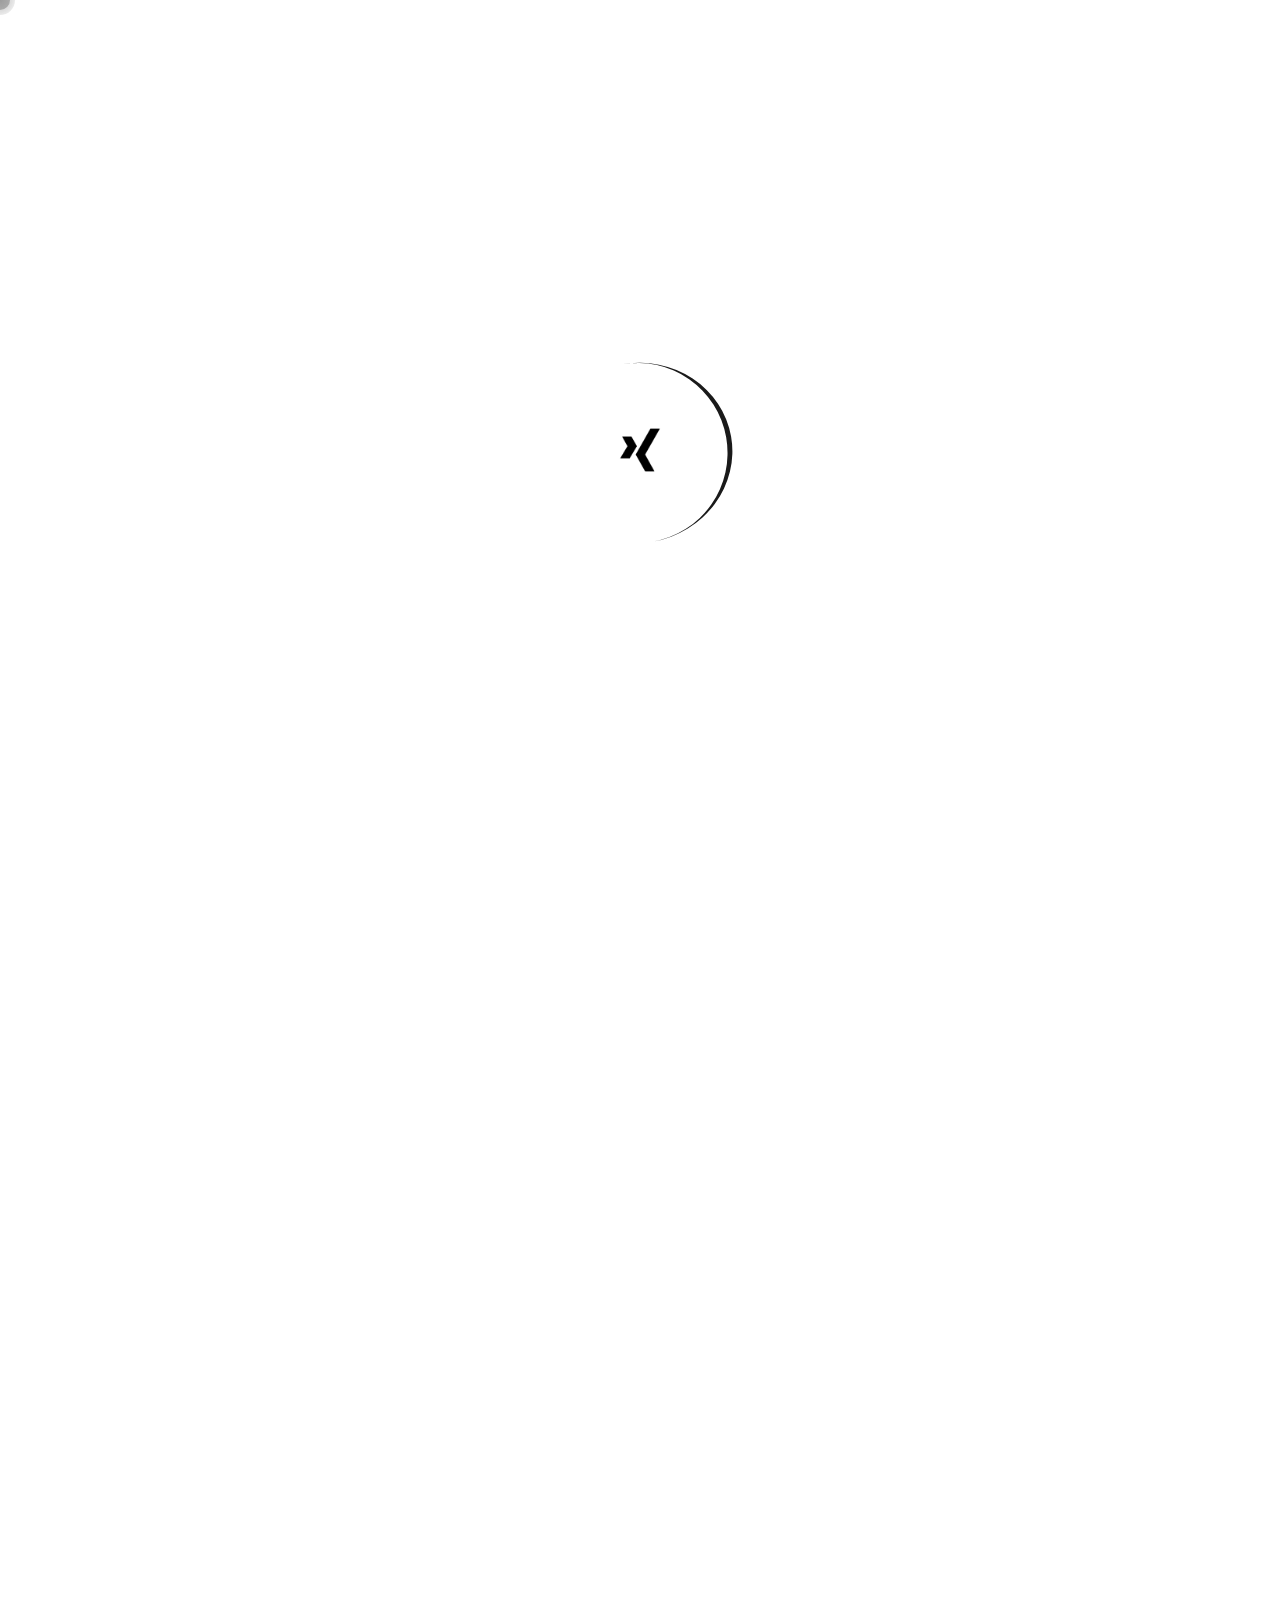
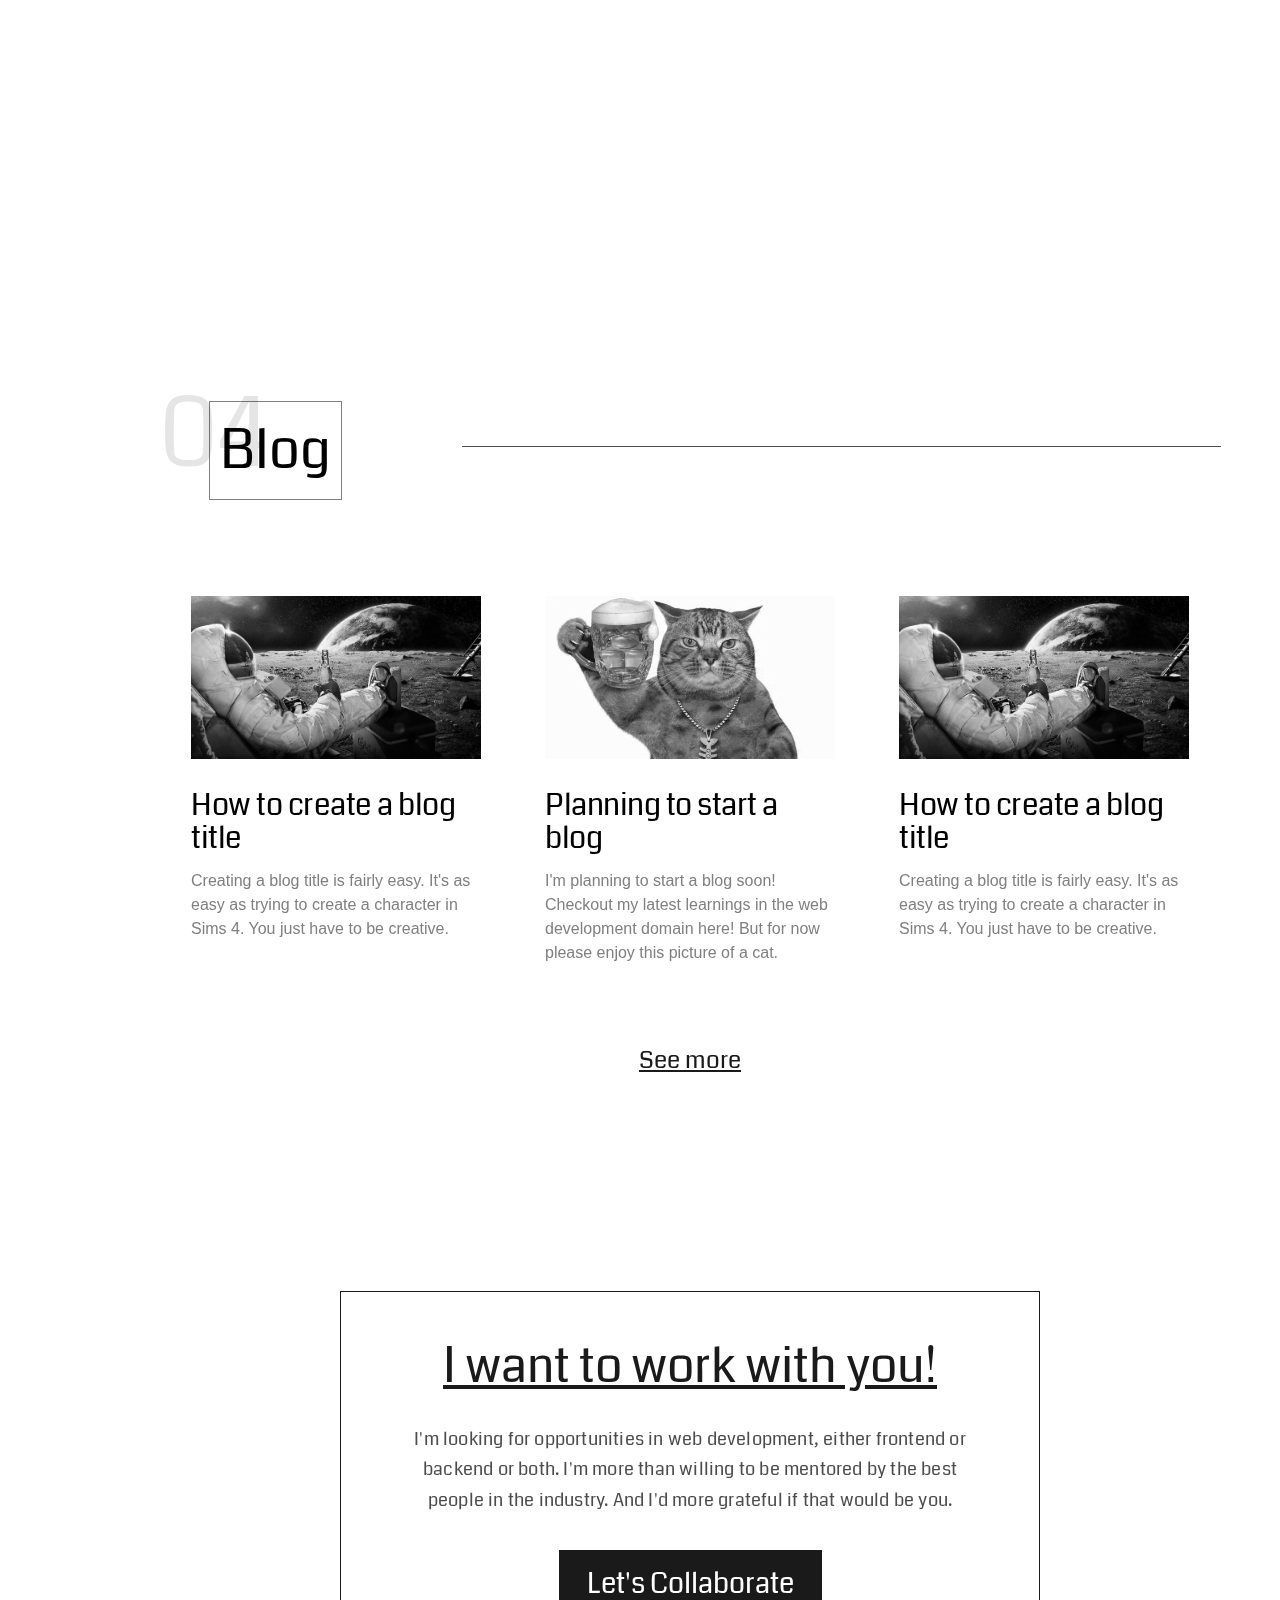
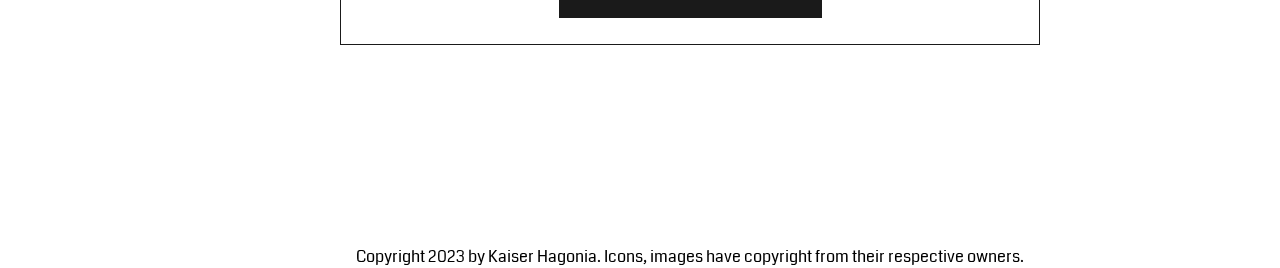
==== commit 57927cc3: "Content update & Animation Finetuning" ====
--- a/index.html
+++ b/index.html
@@ -124,7 +124,15 @@
                 </div>
                 <div class="profile-content">
                   <div class="profile-content__text">
-                    <p>Lorem ipsum dolor sit amet, consectetur adipiscing elit, sed do eiusmod tempor incididunt ut labore et dolore magna aliqua. Scelerisque purus semper eget duis at tellus at. Ut etiam sit amet nisl purus in mollis nunc sed. Donec ultrices tincidunt arcu non sodales neque sodales. Consectetur purus ut faucibus pulvinar elementum integer enim. Varius morbi enim nunc faucibus a pellentesque. Elit duis tristique sollicitudin nibh sit amet. Scelerisque fermentum dui faucibus in. Lectus sit amet est placerat in egestas erat. Turpis egestas maecenas pharetra convallis posuere morbi leo urna molestie. Accumsan sit amet nulla facilisi morbi tempus iaculis urna. Ac turpis egestas sed tempus urna et. Interdum posuere lorem ipsum dolor sit amet consectetur adipiscing elit. Turpis in eu mi bibendum neque egestas congue quisque. Id aliquet lectus proin nibh nisl condimentum id venenatis a.</p>
+                    <p>
+                      A little background about myself. My professional career has taken me into the world of digital marketing But in general, I am a software enthusiast and basically just a knowledge hog. I really like the idea of creating software that simplifies the intake of knowledge and information and that simplifies the experience of doing manual stuff into automated ones. That’s why I’m generally interested in machine learning and in data science. But I also like creating applications through the web that’s why I’m learning to become a web developer.  
+                    </p>
+                    <p>
+                      I have this vision of using my knowledge in the future to create solutions that can empower the agricultural sector in the Philippines. Although this seems far-fetched for now, I’m continually amassing knowledge in tech to make myself an expert in the domain and use it later on to fulfil my dream.
+                    </p>
+                    <p>
+                      I’m currently looking for full-time work in Web Development. If your company is hiring or you have a lead, please contact me at dev.khagonia@gmail.com or message me on my social media channels (check the sidebar links).
+                    </p>
                   </div>
                   <div class="profile-content__image">
                     <img src="./assets/webportf_heroimg_2.webp" alt="Picture of Kaiser">
@@ -268,14 +276,14 @@
                   </div>
                   <div class="blog-card">
                     <div class="blog-image">
-                      <img src="./assets/astronaut.webp" alt="Sample Image">
+                      <img src="./assets/cat.webp" alt="Sample Image">
                     </div>
                     <div class="blog-details">
                       <div class="blog-title">
-                        <p>How to create a blog title</p>
+                        <p>Planning to start a blog</p>
                       </div>
                       <div class="blog-summary">
-                        Creating a blog title is fairly easy. It's as easy as trying to create a character in Sims 4. You just have to be creative.
+                        I'm planning to start a blog soon! Checkout my latest learnings in the web development domain here! But for now please enjoy this picture of a cat.
                       </div>
                     </div>
                   </div>
--- a/css/style.css
+++ b/css/style.css
@@ -520,6 +520,10 @@
   font-family: 'Roboto', sans-serif;
 }
 
+.profile-content__text p {
+  margin-bottom: 1.6rem;
+}
+
 .profile-content__image img {
   max-width: 400px;
   max-height: 400px;
@@ -844,11 +848,11 @@
 /***************************/
 
 .fade-in {
-  transition: transform 1s, opacity 1s;
+  transition: transform 0.6s, opacity 0.2s;
   transition-timing-function: ease-out;
 }
 
 .hidden {
-  transform: translateY(-5rem);
+  transform: translateY(-6rem);
   opacity: 0;
 }
